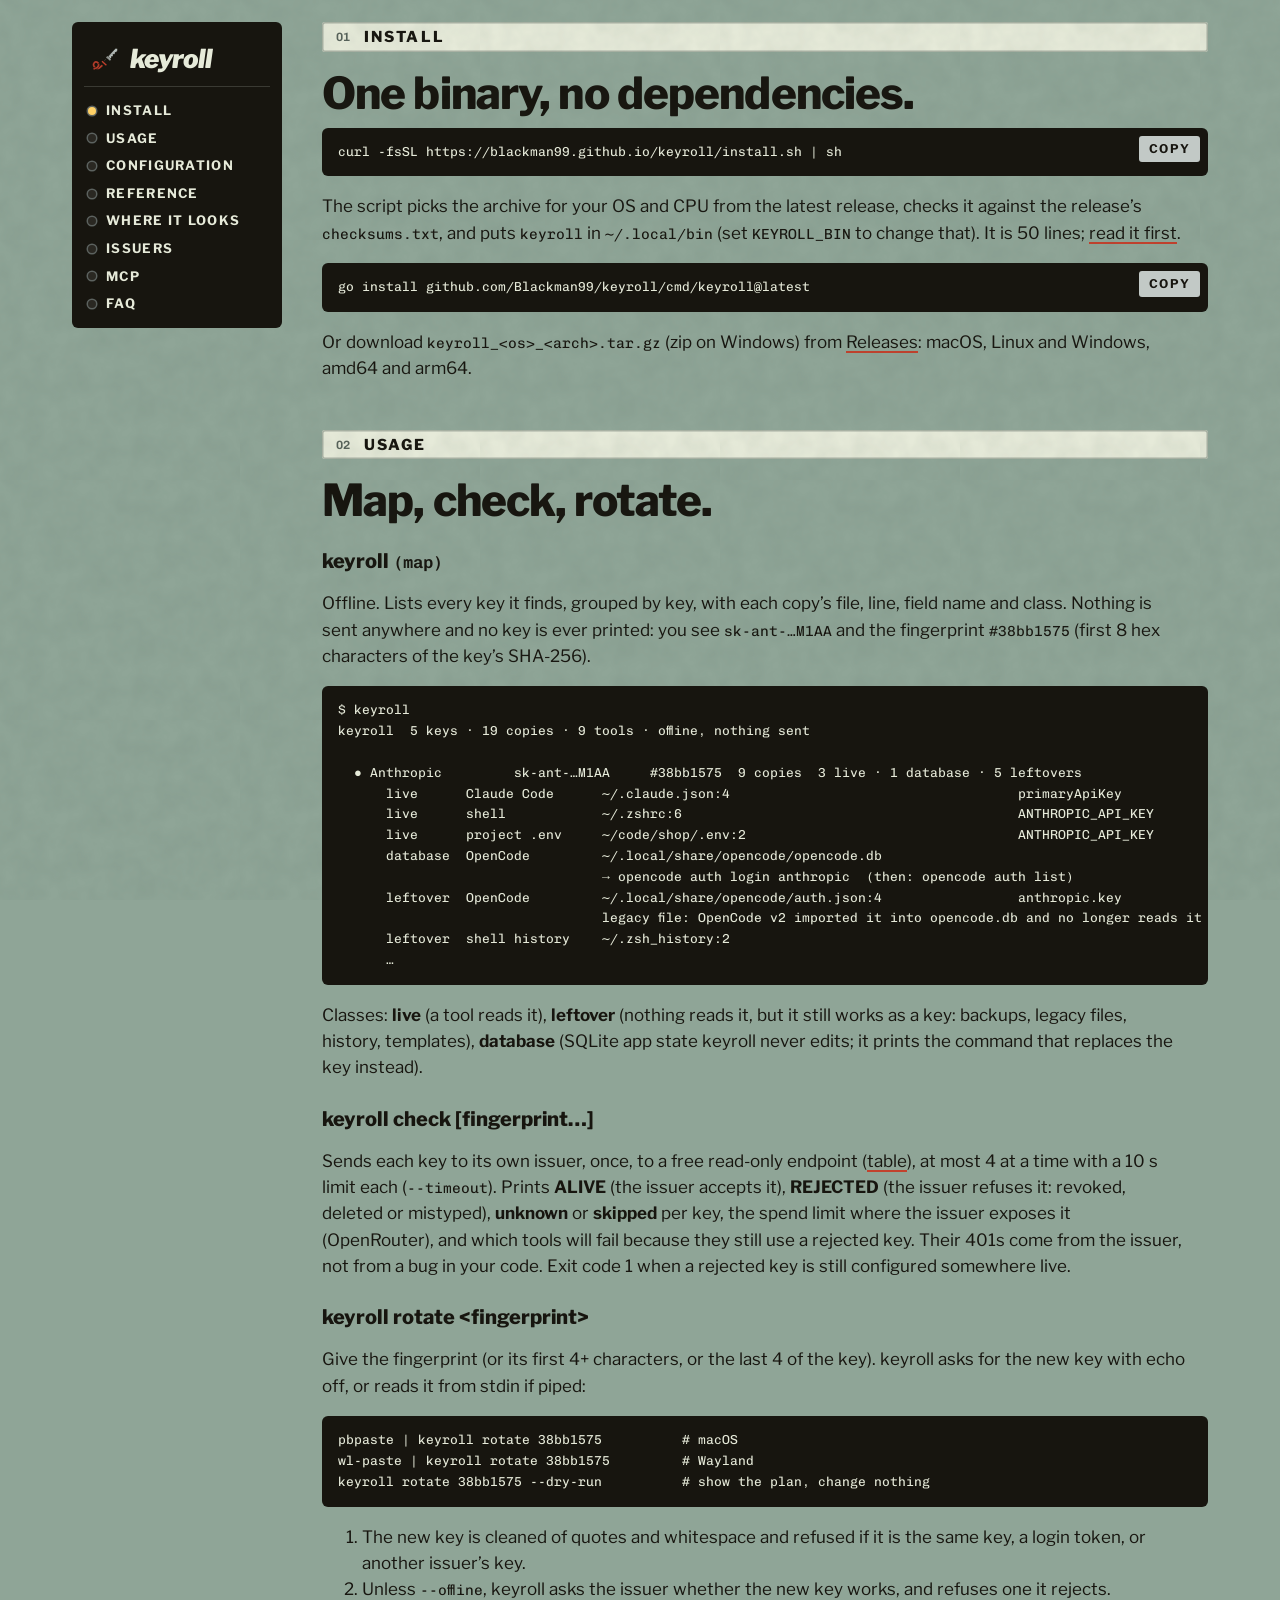
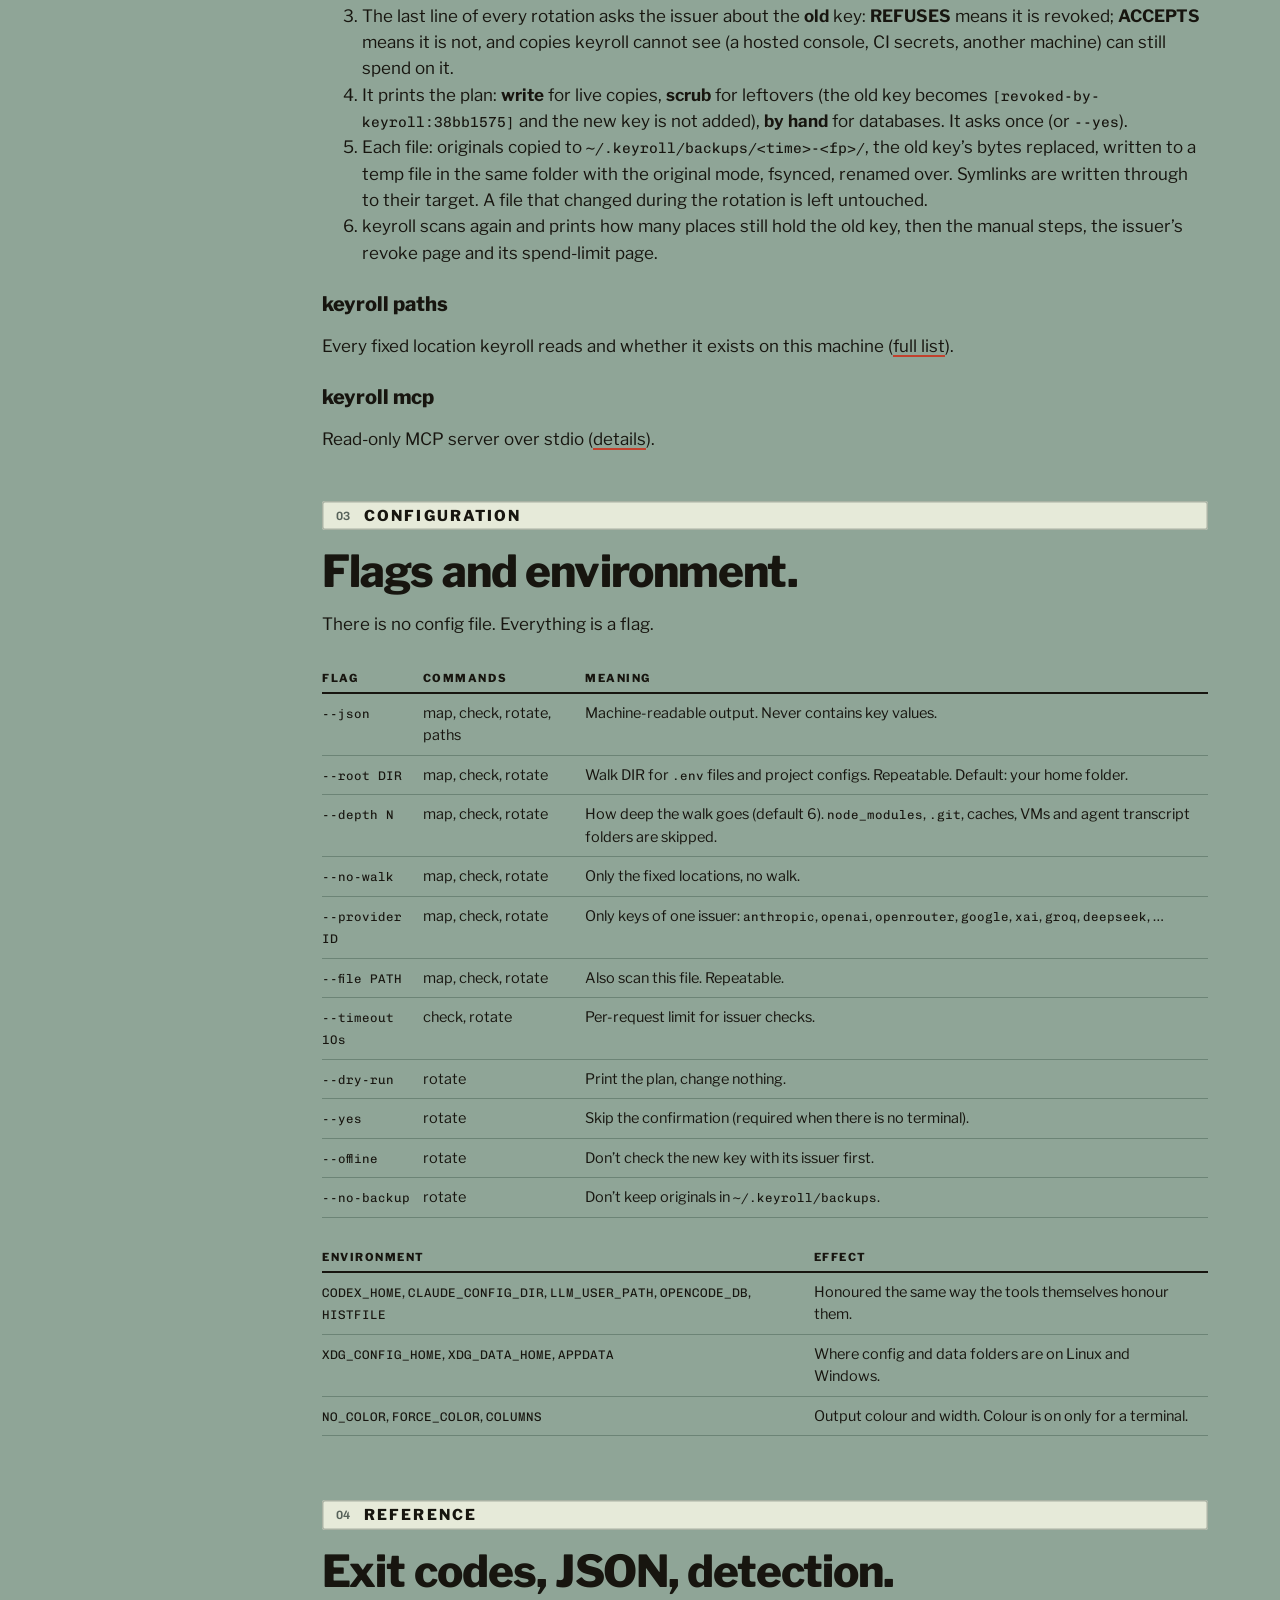
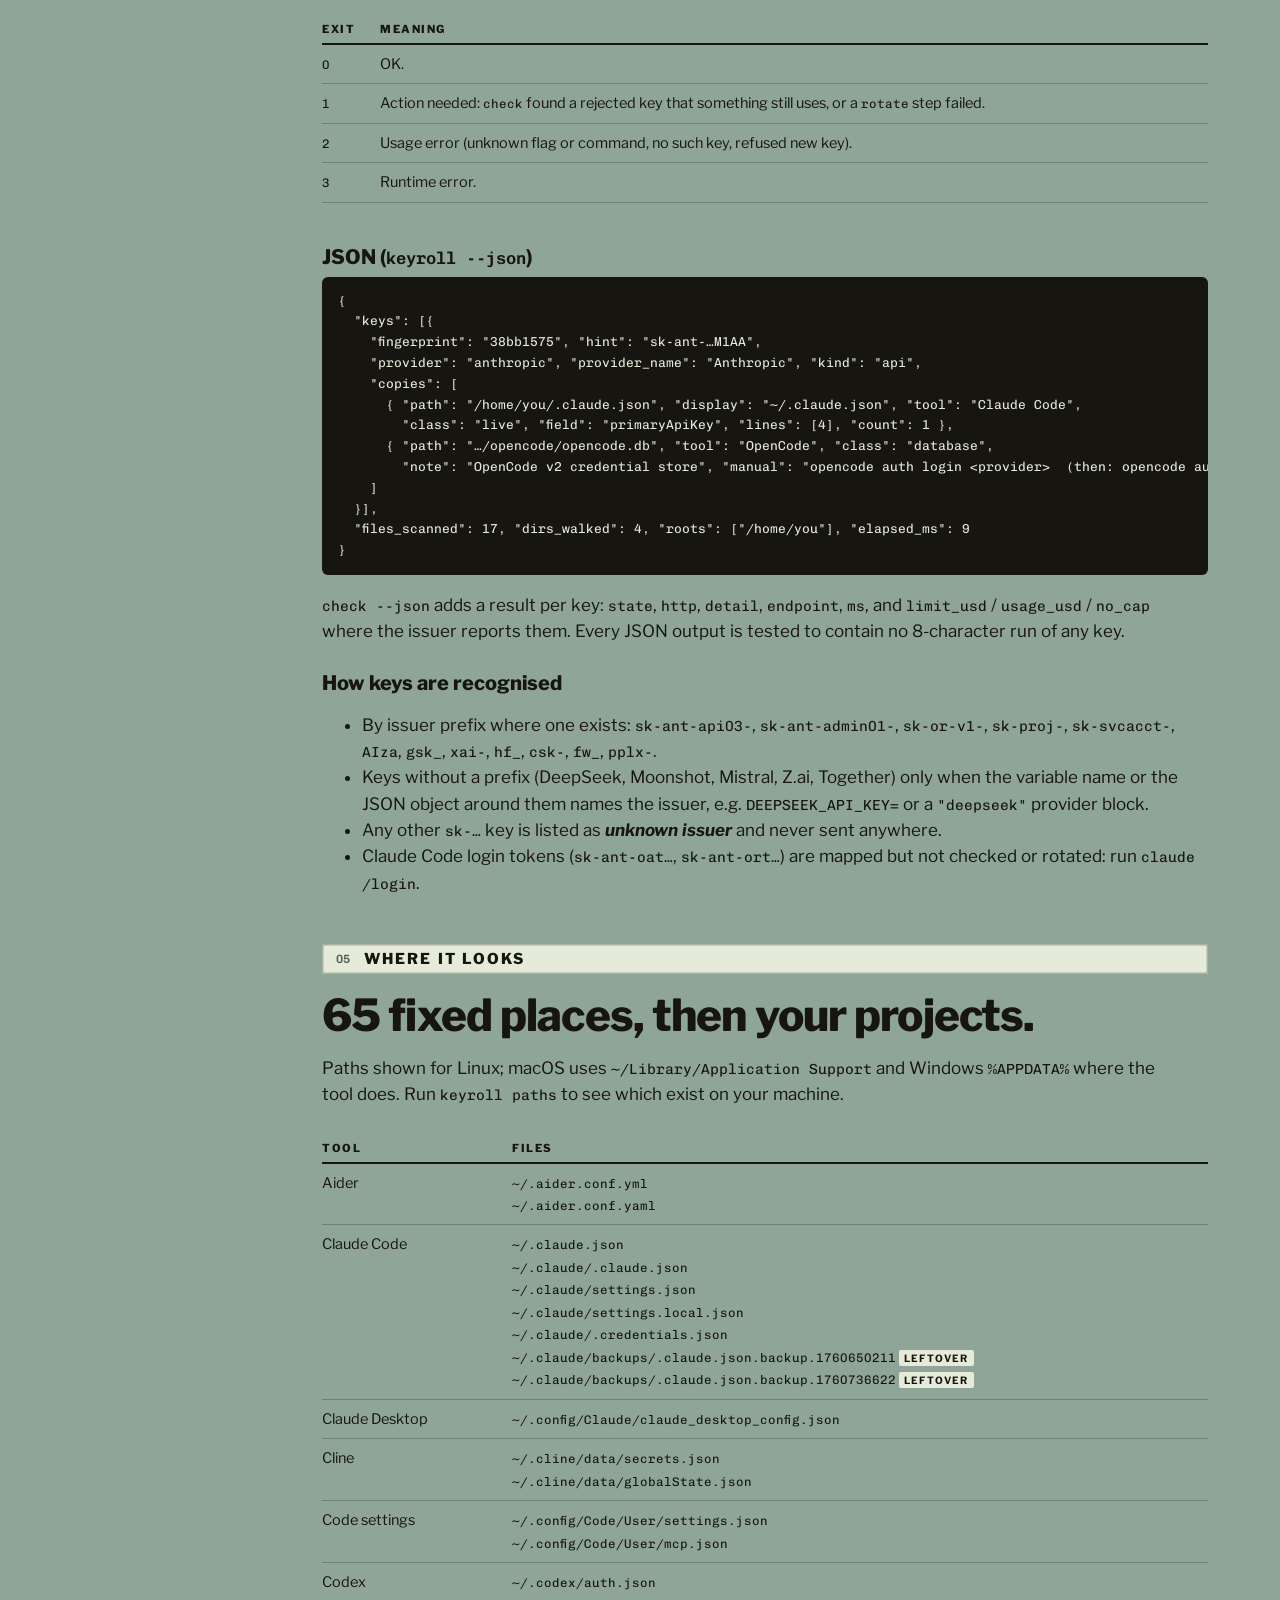
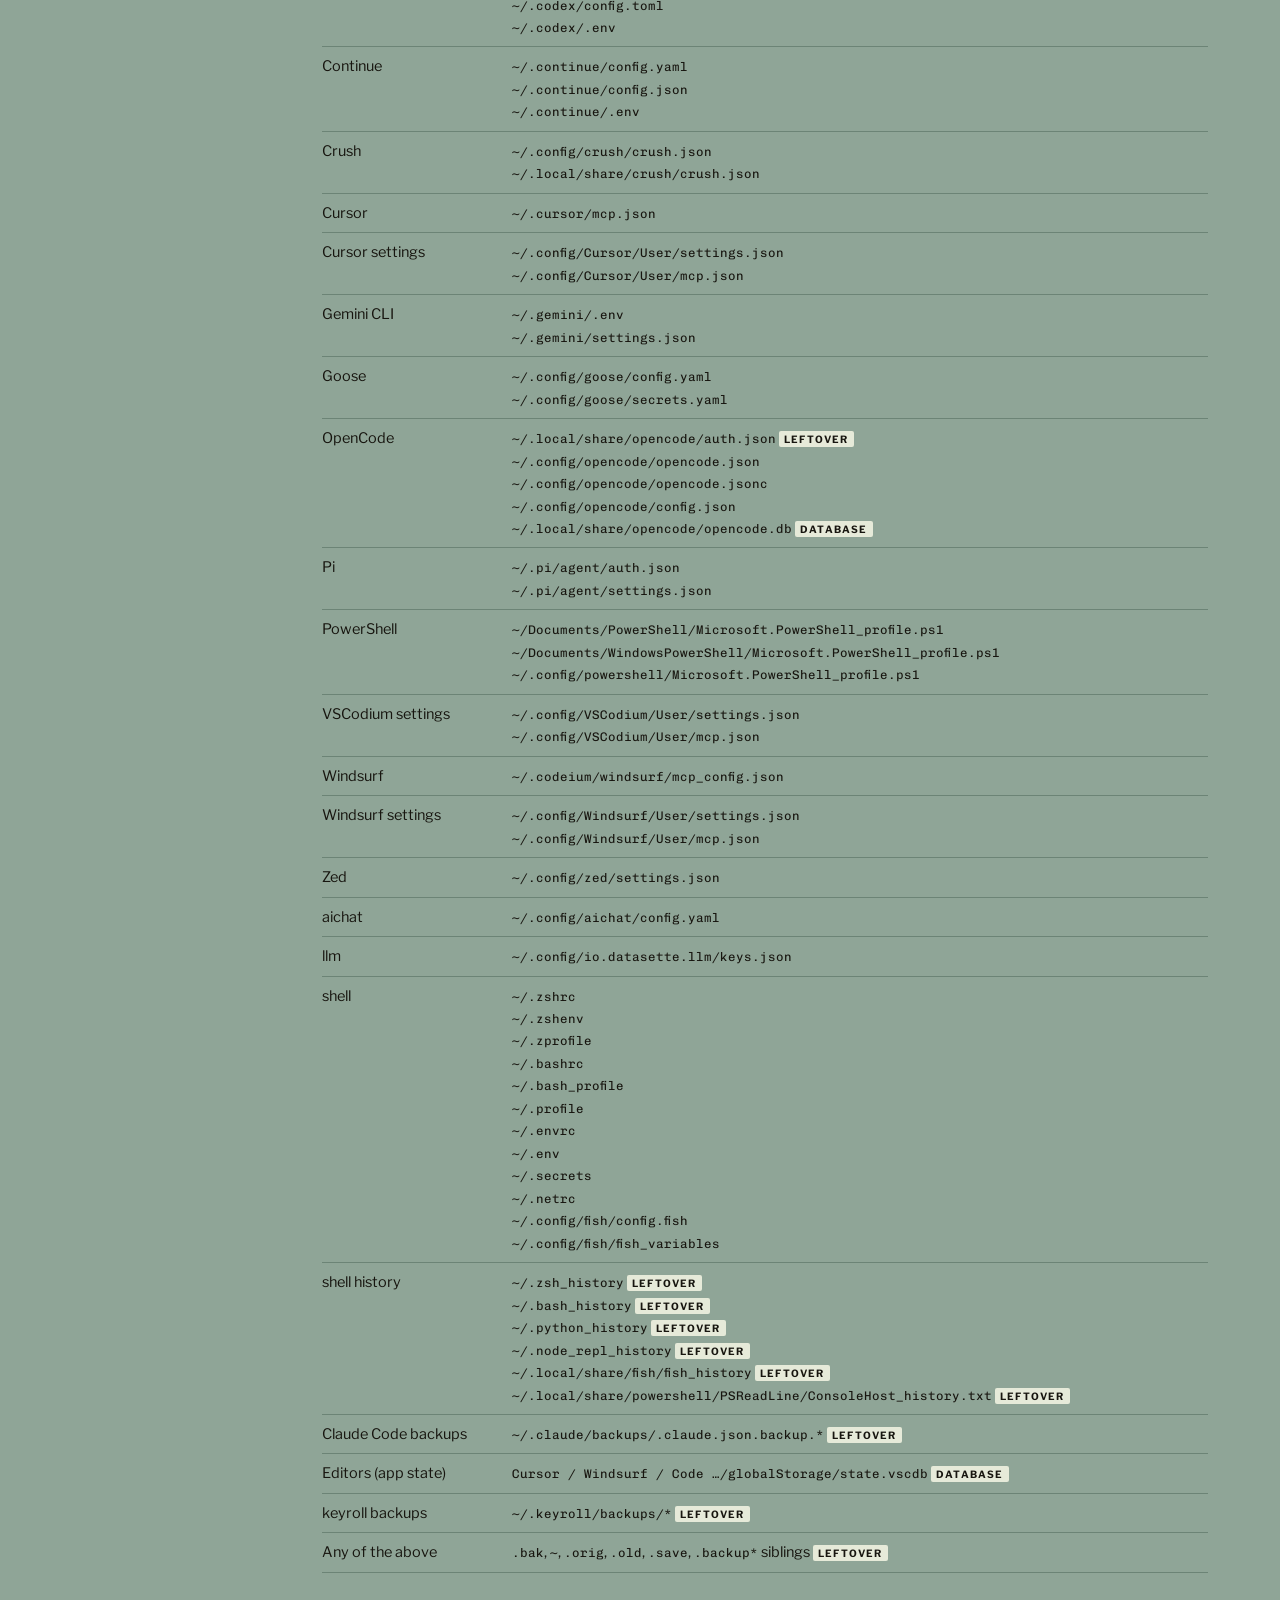
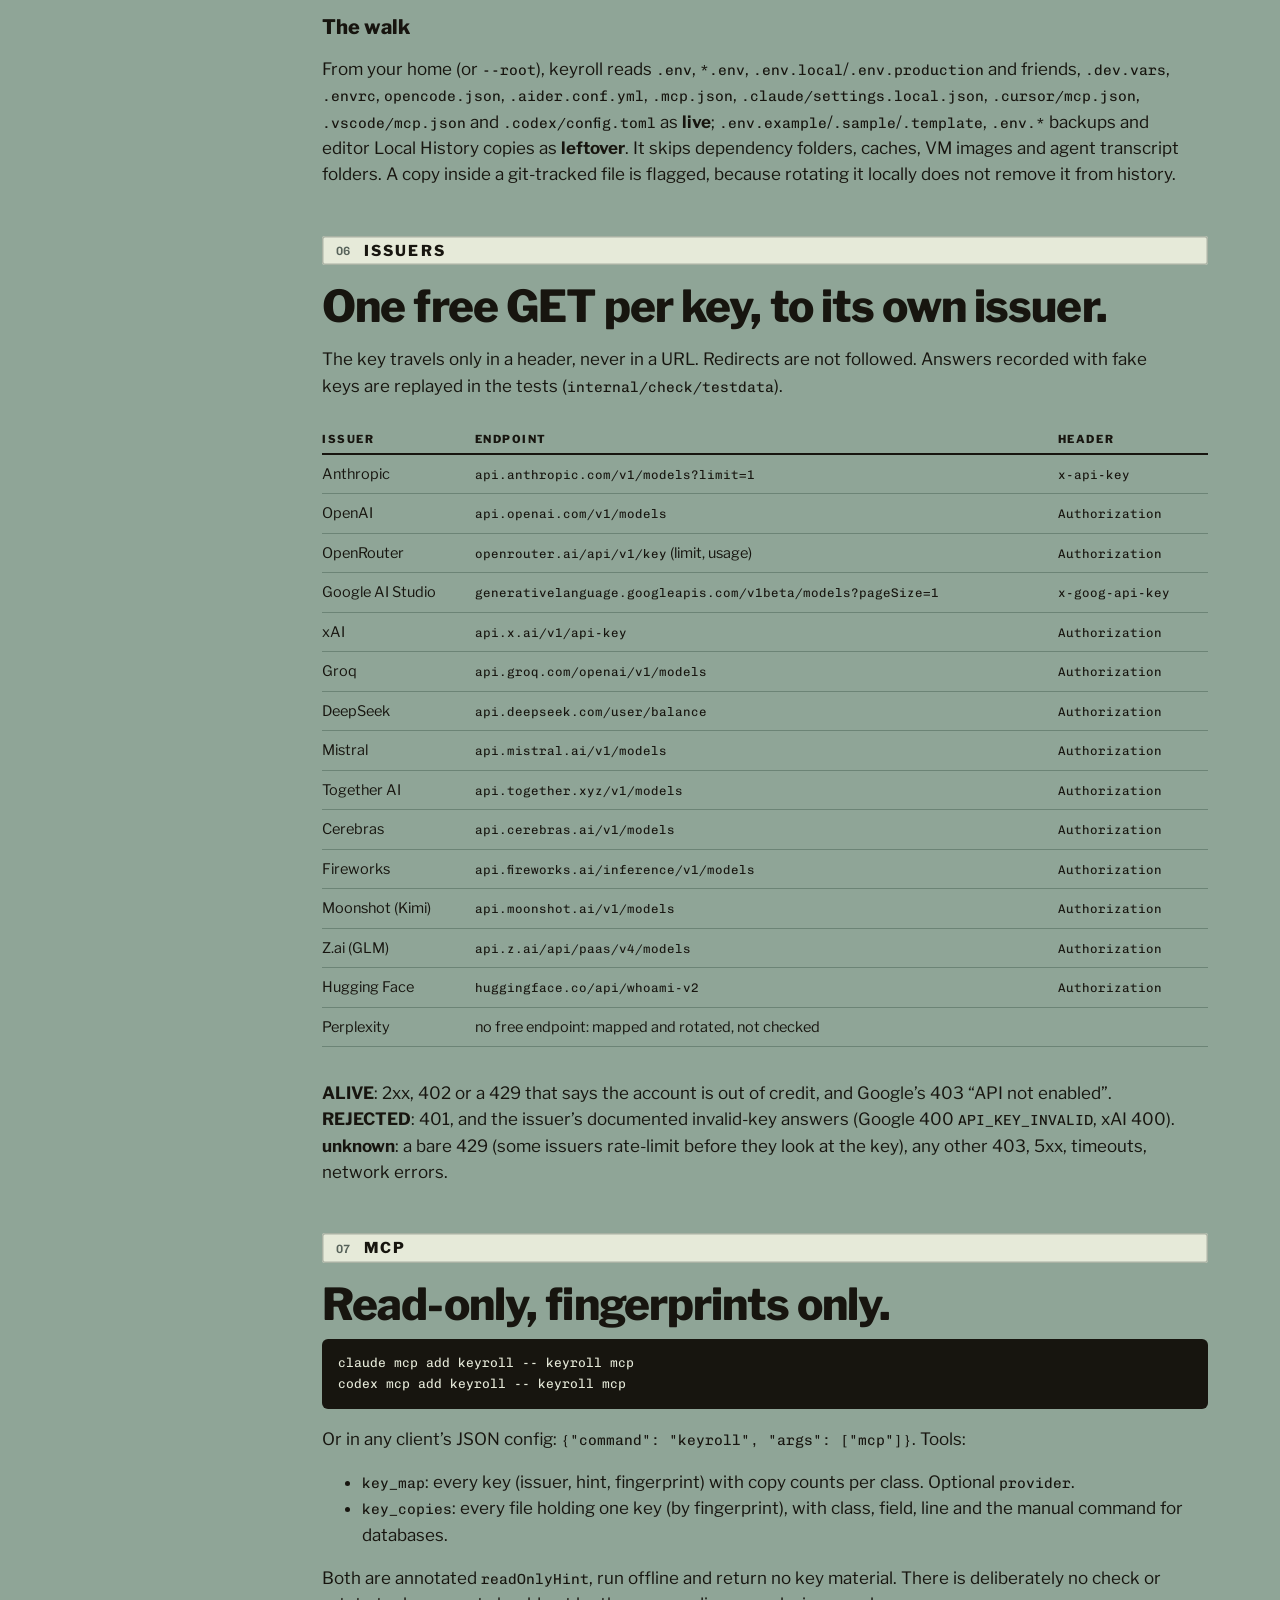
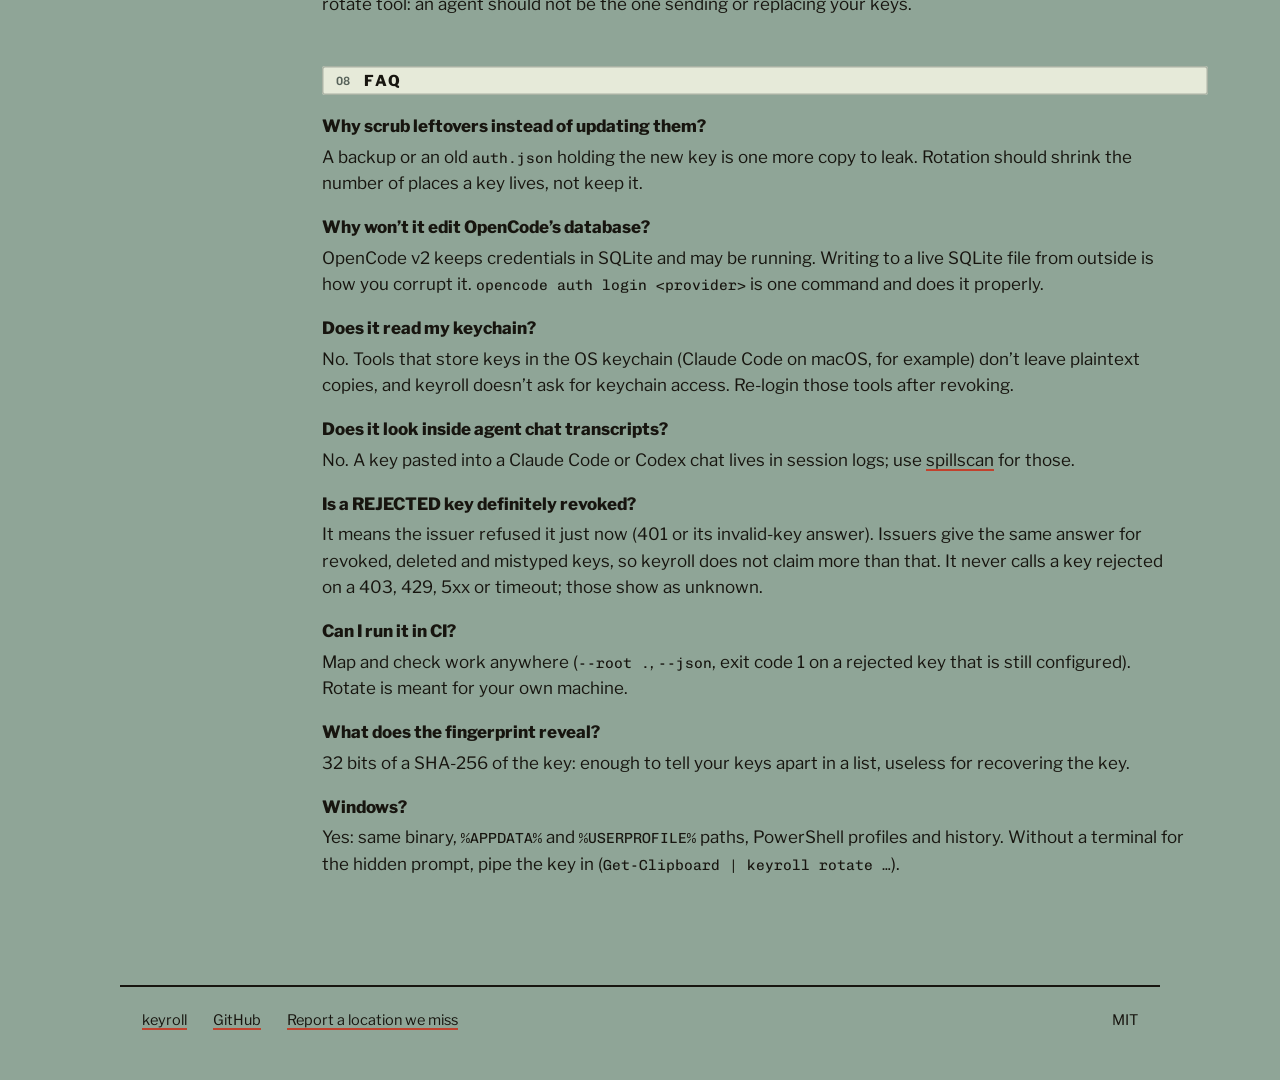
==== site/docs/index.html @ be716b50 "keyroll v0.1.0: map every copy of your AI provider keys, ask the issuer, rotate everywhere" ====
<!doctype html>
<html lang="en">
<head>
<meta charset="utf-8">
<meta name="viewport" content="width=device-width, initial-scale=1">
<title>keyroll docs · install, usage, reference, FAQ</title>
<meta name="description" content="keyroll documentation: install, map / check / rotate, flags and environment, JSON output, every location it reads, issuer endpoints, exit codes, MCP, FAQ.">
<link rel="canonical" href="https://blackman99.github.io/keyroll/docs/">
<link rel="icon" href="../favicon.svg" type="image/svg+xml">
<link rel="icon" href="../logo-512.png" type="image/png" sizes="512x512">
<meta name="theme-color" content="#8fa597">
<meta property="og:type" content="website">
<meta property="og:site_name" content="keyroll">
<meta property="og:url" content="https://blackman99.github.io/keyroll/docs/">
<meta property="og:title" content="keyroll docs">
<meta property="og:description" content="Install, map / check / rotate, flags, JSON output, every location keyroll reads, issuer endpoints, exit codes, MCP and FAQ.">
<meta property="og:image" content="https://blackman99.github.io/keyroll/og.png">
<meta property="og:image:width" content="1200">
<meta property="og:image:height" content="630">
<meta property="og:image:alt" content="A cord switchboard: one red Anthropic key patched into nine jacks labelled with the files that hold a copy of it.">
<meta name="twitter:card" content="summary_large_image">
<meta name="twitter:title" content="keyroll docs">
<meta name="twitter:description" content="Install, map / check / rotate, flags, JSON output, locations, issuer endpoints, exit codes, MCP, FAQ.">
<meta name="twitter:image" content="https://blackman99.github.io/keyroll/og.png">
<link rel="preload" href="../fonts/libre-franklin.woff2" as="font" type="font/woff2" crossorigin>
<link rel="stylesheet" href="../style.css">
<style>
  .docs { max-width: 1180px; margin: 0 auto; padding: 22px 22px 0; display: grid; grid-template-columns: 210px minmax(0, 1fr); gap: 40px; }
  .docs nav { position: sticky; top: 16px; align-self: start; background: var(--bakelite); color: var(--strip); border-radius: 6px; padding: 14px 0 10px; }
  .docs nav a { display: flex; gap: 10px; align-items: center; color: var(--strip); text-decoration: none; padding: 6px 16px; font: 700 13px/1.2 var(--sans); letter-spacing: .1em; text-transform: uppercase; }
  .docs nav a::before { content: ""; width: 8px; height: 8px; border-radius: 50%; background: #2a2822; box-shadow: 0 0 0 1.5px #5c625f; flex: none; }
  .docs nav a:hover::before, .docs nav a.on::before { background: var(--ring); }
  .docs nav .home { margin: 0 12px 10px; padding: 8px 6px 12px; border-bottom: 1px solid #3a3a33; font: italic 900 26px/1 var(--sans); letter-spacing: -.02em; text-transform: none; }
  .docs nav .home img { width: 30px; height: 30px; }
  .docs nav .home::before { display: none; }
  .docs article { min-width: 0; padding-bottom: 30px; }
  .docs h2.big { font: 800 clamp(30px, 4vw, 44px)/1.05 var(--sans); letter-spacing: -.02em; margin: 6px 0 12px; }
  .docs section { margin: 0 0 48px; scroll-margin-top: 16px; }
  .docs h3 { font: 800 20px/1.2 var(--sans); margin: 26px 0 8px; }
  .docs p, .docs li { max-width: 72ch; }
  .docs table.ring code { word-break: break-word; }
  .cl { font: 700 10px/1 var(--sans); letter-spacing: .12em; text-transform: uppercase; background: var(--strip); padding: 2px 5px; border-radius: 2px; }
  dl.faq dt { font-weight: 800; margin: 18px 0 4px; }
  dl.faq dd { margin: 0; max-width: 72ch; }
  @media (max-width: 860px) { .docs { grid-template-columns: minmax(0, 1fr); gap: 18px; } .docs nav { position: static; display: flex; flex-wrap: wrap; padding: 8px; } .docs nav .home { width: 100%; margin: 0 0 6px; } .docs nav a { padding: 6px 10px; } }
</style>
</head>
<body>
<div class="docs">
<nav aria-label="Docs sections">
  <a class="home" href="../"><img src="../logo.svg" alt="" width="30" height="30">keyroll</a>
  <a href="#install">Install</a>
  <a href="#usage">Usage</a>
  <a href="#config">Configuration</a>
  <a href="#reference">Reference</a>
  <a href="#where">Where it looks</a>
  <a href="#issuers">Issuers</a>
  <a href="#mcp">MCP</a>
  <a href="#faq">FAQ</a>
</nav>
<article>
<section id="install">
  <div class="strip"><span class="no">01</span><h2>Install</h2></div>
  <h2 class="big">One binary, no dependencies.</h2>
  <div class="term wrapcmd"><button class="copy" data-copy="i1" type="button">copy</button><span id="i1">curl -fsSL https://blackman99.github.io/keyroll/install.sh | sh</span></div>
  <p>The script picks the archive for your OS and CPU from the latest release, checks it against the release’s <code>checksums.txt</code>, and puts <code>keyroll</code> in <code>~/.local/bin</code> (set <code>KEYROLL_BIN</code> to change that). It is 50 lines; <a href="../install.sh">read it first</a>.</p>
  <div class="term wrapcmd"><button class="copy" data-copy="i2" type="button">copy</button><span id="i2">go install github.com/Blackman99/keyroll/cmd/keyroll@latest</span></div>
  <p>Or download <code>keyroll_&lt;os&gt;_&lt;arch&gt;.tar.gz</code> (zip on Windows) from <a href="https://github.com/Blackman99/keyroll/releases/latest">Releases</a>: macOS, Linux and Windows, amd64 and arm64.</p>
</section>

<section id="usage">
  <div class="strip"><span class="no">02</span><h2>Usage</h2></div>
  <h2 class="big">Map, check, rotate.</h2>
  <h3>keyroll <span class="mono">(map)</span></h3>
  <p>Offline. Lists every key it finds, grouped by key, with each copy’s file, line, field name and class. Nothing is sent anywhere and no key is ever printed: you see <code>sk-ant-…M1AA</code> and the fingerprint <code>#38bb1575</code> (first 8 hex characters of the key’s SHA-256).</p>
  <div class="term">$ keyroll
keyroll  5 keys · 19 copies · 9 tools · offline, nothing sent

  ● Anthropic         sk-ant-…M1AA     #38bb1575  9 copies  3 live · 1 database · 5 leftovers
      live      Claude Code      ~/.claude.json:4                                    primaryApiKey
      live      shell            ~/.zshrc:6                                          ANTHROPIC_API_KEY
      live      project .env     ~/code/shop/.env:2                                  ANTHROPIC_API_KEY
      database  OpenCode         ~/.local/share/opencode/opencode.db
                                 → opencode auth login anthropic  (then: opencode auth list)
      leftover  OpenCode         ~/.local/share/opencode/auth.json:4                 anthropic.key
                                 legacy file: OpenCode v2 imported it into opencode.db and no longer reads it
      leftover  shell history    ~/.zsh_history:2
      …</div>
  <p>Classes: <b>live</b> (a tool reads it), <b>leftover</b> (nothing reads it, but it still works as a key: backups, legacy files, history, templates), <b>database</b> (SQLite app state keyroll never edits; it prints the command that replaces the key instead).</p>

  <h3>keyroll check [fingerprint…]</h3>
  <p>Sends each key to its own issuer, once, to a free read-only endpoint (<a href="#issuers">table</a>), at most 4 at a time with a 10 s limit each (<code>--timeout</code>). Prints <b>ALIVE</b> (the issuer accepts it), <b>REJECTED</b> (the issuer refuses it: revoked, deleted or mistyped), <b>unknown</b> or <b>skipped</b> per key, the spend limit where the issuer exposes it (OpenRouter), and which tools will fail because they still use a rejected key. Their 401s come from the issuer, not from a bug in your code. Exit code 1 when a rejected key is still configured somewhere live.</p>

  <h3>keyroll rotate &lt;fingerprint&gt;</h3>
  <p>Give the fingerprint (or its first 4+ characters, or the last 4 of the key). keyroll asks for the new key with echo off, or reads it from stdin if piped:</p>
  <div class="term">pbpaste | keyroll rotate 38bb1575          # macOS
wl-paste | keyroll rotate 38bb1575         # Wayland
keyroll rotate 38bb1575 --dry-run          # show the plan, change nothing</div>
  <ol>
    <li>The new key is cleaned of quotes and whitespace and refused if it is the same key, a login token, or another issuer’s key.</li>
    <li>Unless <code>--offline</code>, keyroll asks the issuer whether the new key works, and refuses one it rejects.</li>
    <li>The last line of every rotation asks the issuer about the <b>old</b> key: <b>REFUSES</b> means it is revoked; <b>ACCEPTS</b> means it is not, and copies keyroll cannot see (a hosted console, CI secrets, another machine) can still spend on it.</li>
    <li>It prints the plan: <b>write</b> for live copies, <b>scrub</b> for leftovers (the old key becomes <code>[revoked-by-keyroll:38bb1575]</code> and the new key is not added), <b>by hand</b> for databases. It asks once (or <code>--yes</code>).</li>
    <li>Each file: originals copied to <code>~/.keyroll/backups/&lt;time&gt;-&lt;fp&gt;/</code>, the old key’s bytes replaced, written to a temp file in the same folder with the original mode, fsynced, renamed over. Symlinks are written through to their target. A file that changed during the rotation is left untouched.</li>
    <li>keyroll scans again and prints how many places still hold the old key, then the manual steps, the issuer’s revoke page and its spend-limit page.</li>
  </ol>

  <h3>keyroll paths</h3>
  <p>Every fixed location keyroll reads and whether it exists on this machine (<a href="#where">full list</a>).</p>
  <h3>keyroll mcp</h3>
  <p>Read-only MCP server over stdio (<a href="#mcp">details</a>).</p>
</section>

<section id="config">
  <div class="strip"><span class="no">03</span><h2>Configuration</h2></div>
  <h2 class="big">Flags and environment.</h2>
  <p>There is no config file. Everything is a flag.</p>
  <div class="tablewrap"><table class="ring">
    <thead><tr><th>Flag</th><th>Commands</th><th>Meaning</th></tr></thead>
    <tbody>
      <tr><td><code>--json</code></td><td>map, check, rotate, paths</td><td>Machine-readable output. Never contains key values.</td></tr>
      <tr><td><code>--root DIR</code></td><td>map, check, rotate</td><td>Walk DIR for <code>.env</code> files and project configs. Repeatable. Default: your home folder.</td></tr>
      <tr><td><code>--depth N</code></td><td>map, check, rotate</td><td>How deep the walk goes (default 6). <code>node_modules</code>, <code>.git</code>, caches, VMs and agent transcript folders are skipped.</td></tr>
      <tr><td><code>--no-walk</code></td><td>map, check, rotate</td><td>Only the fixed locations, no walk.</td></tr>
      <tr><td><code>--provider ID</code></td><td>map, check, rotate</td><td>Only keys of one issuer: <code>anthropic</code>, <code>openai</code>, <code>openrouter</code>, <code>google</code>, <code>xai</code>, <code>groq</code>, <code>deepseek</code>, …</td></tr>
      <tr><td><code>--file PATH</code></td><td>map, check, rotate</td><td>Also scan this file. Repeatable.</td></tr>
      <tr><td><code>--timeout 10s</code></td><td>check, rotate</td><td>Per-request limit for issuer checks.</td></tr>
      <tr><td><code>--dry-run</code></td><td>rotate</td><td>Print the plan, change nothing.</td></tr>
      <tr><td><code>--yes</code></td><td>rotate</td><td>Skip the confirmation (required when there is no terminal).</td></tr>
      <tr><td><code>--offline</code></td><td>rotate</td><td>Don’t check the new key with its issuer first.</td></tr>
      <tr><td><code>--no-backup</code></td><td>rotate</td><td>Don’t keep originals in <code>~/.keyroll/backups</code>.</td></tr>
    </tbody>
  </table></div>
  <div class="tablewrap"><table class="ring">
    <thead><tr><th>Environment</th><th>Effect</th></tr></thead>
    <tbody>
      <tr><td><code>CODEX_HOME</code>, <code>CLAUDE_CONFIG_DIR</code>, <code>LLM_USER_PATH</code>, <code>OPENCODE_DB</code>, <code>HISTFILE</code></td><td>Honoured the same way the tools themselves honour them.</td></tr>
      <tr><td><code>XDG_CONFIG_HOME</code>, <code>XDG_DATA_HOME</code>, <code>APPDATA</code></td><td>Where config and data folders are on Linux and Windows.</td></tr>
      <tr><td><code>NO_COLOR</code>, <code>FORCE_COLOR</code>, <code>COLUMNS</code></td><td>Output colour and width. Colour is on only for a terminal.</td></tr>
    </tbody>
  </table></div>
</section>

<section id="reference">
  <div class="strip"><span class="no">04</span><h2>Reference</h2></div>
  <h2 class="big">Exit codes, JSON, detection.</h2>
  <div class="tablewrap"><table class="ring">
    <thead><tr><th>Exit</th><th>Meaning</th></tr></thead>
    <tbody>
      <tr><td><code>0</code></td><td>OK.</td></tr>
      <tr><td><code>1</code></td><td>Action needed: <code>check</code> found a rejected key that something still uses, or a <code>rotate</code> step failed.</td></tr>
      <tr><td><code>2</code></td><td>Usage error (unknown flag or command, no such key, refused new key).</td></tr>
      <tr><td><code>3</code></td><td>Runtime error.</td></tr>
    </tbody>
  </table></div>
  <h3>JSON (<code>keyroll --json</code>)</h3>
  <div class="term">{
  "keys": [{
    "fingerprint": "38bb1575", "hint": "sk-ant-…M1AA",
    "provider": "anthropic", "provider_name": "Anthropic", "kind": "api",
    "copies": [
      { "path": "/home/you/.claude.json", "display": "~/.claude.json", "tool": "Claude Code",
        "class": "live", "field": "primaryApiKey", "lines": [4], "count": 1 },
      { "path": "…/opencode/opencode.db", "tool": "OpenCode", "class": "database",
        "note": "OpenCode v2 credential store", "manual": "opencode auth login &lt;provider&gt;  (then: opencode auth list)" }
    ]
  }],
  "files_scanned": 17, "dirs_walked": 4, "roots": ["/home/you"], "elapsed_ms": 9
}</div>
  <p><code>check --json</code> adds a result per key: <code>state</code>, <code>http</code>, <code>detail</code>, <code>endpoint</code>, <code>ms</code>, and <code>limit_usd</code> / <code>usage_usd</code> / <code>no_cap</code> where the issuer reports them. Every JSON output is tested to contain no 8-character run of any key.</p>
  <h3>How keys are recognised</h3>
  <ul>
    <li>By issuer prefix where one exists: <code>sk-ant-api03-</code>, <code>sk-ant-admin01-</code>, <code>sk-or-v1-</code>, <code>sk-proj-</code>, <code>sk-svcacct-</code>, <code>AIza</code>, <code>gsk_</code>, <code>xai-</code>, <code>hf_</code>, <code>csk-</code>, <code>fw_</code>, <code>pplx-</code>.</li>
    <li>Keys without a prefix (DeepSeek, Moonshot, Mistral, Z.ai, Together) only when the variable name or the JSON object around them names the issuer, e.g. <code>DEEPSEEK_API_KEY=</code> or a <code>"deepseek"</code> provider block.</li>
    <li>Any other <code>sk-…</code> key is listed as <em>unknown issuer</em> and never sent anywhere.</li>
    <li>Claude Code login tokens (<code>sk-ant-oat…</code>, <code>sk-ant-ort…</code>) are mapped but not checked or rotated: run <code>claude /login</code>.</li>
  </ul>
</section>

<section id="where">
  <div class="strip"><span class="no">05</span><h2>Where it looks</h2></div>
  <h2 class="big">65 fixed places, then your projects.</h2>
  <p>Paths shown for Linux; macOS uses <code>~/Library/Application Support</code> and Windows <code>%APPDATA%</code> where the tool does. Run <code>keyroll paths</code> to see which exist on your machine.</p>
  <div class="tablewrap"><table class="ring">
    <thead><tr><th>Tool</th><th>Files</th></tr></thead>
    <tbody>
<tr><td>Aider</td><td><code>~/.aider.conf.yml</code><br><code>~/.aider.conf.yaml</code></td></tr>
<tr><td>Claude Code</td><td><code>~/.claude.json</code><br><code>~/.claude/.claude.json</code><br><code>~/.claude/settings.json</code><br><code>~/.claude/settings.local.json</code><br><code>~/.claude/.credentials.json</code><br><code>~/.claude/backups/.claude.json.backup.1760650211</code> <span class="cl">leftover</span><br><code>~/.claude/backups/.claude.json.backup.1760736622</code> <span class="cl">leftover</span></td></tr>
<tr><td>Claude Desktop</td><td><code>~/.config/Claude/claude_desktop_config.json</code></td></tr>
<tr><td>Cline</td><td><code>~/.cline/data/secrets.json</code><br><code>~/.cline/data/globalState.json</code></td></tr>
<tr><td>Code settings</td><td><code>~/.config/Code/User/settings.json</code><br><code>~/.config/Code/User/mcp.json</code></td></tr>
<tr><td>Codex</td><td><code>~/.codex/auth.json</code><br><code>~/.codex/config.toml</code><br><code>~/.codex/.env</code></td></tr>
<tr><td>Continue</td><td><code>~/.continue/config.yaml</code><br><code>~/.continue/config.json</code><br><code>~/.continue/.env</code></td></tr>
<tr><td>Crush</td><td><code>~/.config/crush/crush.json</code><br><code>~/.local/share/crush/crush.json</code></td></tr>
<tr><td>Cursor</td><td><code>~/.cursor/mcp.json</code></td></tr>
<tr><td>Cursor settings</td><td><code>~/.config/Cursor/User/settings.json</code><br><code>~/.config/Cursor/User/mcp.json</code></td></tr>
<tr><td>Gemini CLI</td><td><code>~/.gemini/.env</code><br><code>~/.gemini/settings.json</code></td></tr>
<tr><td>Goose</td><td><code>~/.config/goose/config.yaml</code><br><code>~/.config/goose/secrets.yaml</code></td></tr>
<tr><td>OpenCode</td><td><code>~/.local/share/opencode/auth.json</code> <span class="cl">leftover</span><br><code>~/.config/opencode/opencode.json</code><br><code>~/.config/opencode/opencode.jsonc</code><br><code>~/.config/opencode/config.json</code><br><code>~/.local/share/opencode/opencode.db</code> <span class="cl">database</span></td></tr>
<tr><td>Pi</td><td><code>~/.pi/agent/auth.json</code><br><code>~/.pi/agent/settings.json</code></td></tr>
<tr><td>PowerShell</td><td><code>~/Documents/PowerShell/Microsoft.PowerShell_profile.ps1</code><br><code>~/Documents/WindowsPowerShell/Microsoft.PowerShell_profile.ps1</code><br><code>~/.config/powershell/Microsoft.PowerShell_profile.ps1</code></td></tr>
<tr><td>VSCodium settings</td><td><code>~/.config/VSCodium/User/settings.json</code><br><code>~/.config/VSCodium/User/mcp.json</code></td></tr>
<tr><td>Windsurf</td><td><code>~/.codeium/windsurf/mcp_config.json</code></td></tr>
<tr><td>Windsurf settings</td><td><code>~/.config/Windsurf/User/settings.json</code><br><code>~/.config/Windsurf/User/mcp.json</code></td></tr>
<tr><td>Zed</td><td><code>~/.config/zed/settings.json</code></td></tr>
<tr><td>aichat</td><td><code>~/.config/aichat/config.yaml</code></td></tr>
<tr><td>llm</td><td><code>~/.config/io.datasette.llm/keys.json</code></td></tr>
<tr><td>shell</td><td><code>~/.zshrc</code><br><code>~/.zshenv</code><br><code>~/.zprofile</code><br><code>~/.bashrc</code><br><code>~/.bash_profile</code><br><code>~/.profile</code><br><code>~/.envrc</code><br><code>~/.env</code><br><code>~/.secrets</code><br><code>~/.netrc</code><br><code>~/.config/fish/config.fish</code><br><code>~/.config/fish/fish_variables</code></td></tr>
<tr><td>shell history</td><td><code>~/.zsh_history</code> <span class="cl">leftover</span><br><code>~/.bash_history</code> <span class="cl">leftover</span><br><code>~/.python_history</code> <span class="cl">leftover</span><br><code>~/.node_repl_history</code> <span class="cl">leftover</span><br><code>~/.local/share/fish/fish_history</code> <span class="cl">leftover</span><br><code>~/.local/share/powershell/PSReadLine/ConsoleHost_history.txt</code> <span class="cl">leftover</span></td></tr>
      <tr><td>Claude Code backups</td><td><code>~/.claude/backups/.claude.json.backup.*</code> <span class="cl">leftover</span></td></tr>
      <tr><td>Editors (app state)</td><td><code>Cursor / Windsurf / Code …/globalStorage/state.vscdb</code> <span class="cl">database</span></td></tr>
      <tr><td>keyroll backups</td><td><code>~/.keyroll/backups/*</code> <span class="cl">leftover</span></td></tr>
      <tr><td>Any of the above</td><td><code>.bak</code>, <code>~</code>, <code>.orig</code>, <code>.old</code>, <code>.save</code>, <code>.backup*</code> siblings <span class="cl">leftover</span></td></tr>
    </tbody>
  </table></div>
  <h3>The walk</h3>
  <p>From your home (or <code>--root</code>), keyroll reads <code>.env</code>, <code>*.env</code>, <code>.env.local</code>/<code>.env.production</code> and friends, <code>.dev.vars</code>, <code>.envrc</code>, <code>opencode.json</code>, <code>.aider.conf.yml</code>, <code>.mcp.json</code>, <code>.claude/settings.local.json</code>, <code>.cursor/mcp.json</code>, <code>.vscode/mcp.json</code> and <code>.codex/config.toml</code> as <b>live</b>; <code>.env.example</code>/<code>.sample</code>/<code>.template</code>, <code>.env.*</code> backups and editor Local History copies as <b>leftover</b>. It skips dependency folders, caches, VM images and agent transcript folders. A copy inside a git-tracked file is flagged, because rotating it locally does not remove it from history.</p>
</section>

<section id="issuers">
  <div class="strip"><span class="no">06</span><h2>Issuers</h2></div>
  <h2 class="big">One free GET per key, to its own issuer.</h2>
  <p>The key travels only in a header, never in a URL. Redirects are not followed. Answers recorded with fake keys are replayed in the tests (<code>internal/check/testdata</code>).</p>
  <div class="tablewrap"><table class="ring">
    <thead><tr><th>Issuer</th><th>Endpoint</th><th>Header</th></tr></thead>
    <tbody>
      <tr><td>Anthropic</td><td><code>api.anthropic.com/v1/models?limit=1</code></td><td><code>x-api-key</code></td></tr>
      <tr><td>OpenAI</td><td><code>api.openai.com/v1/models</code></td><td><code>Authorization</code></td></tr>
      <tr><td>OpenRouter</td><td><code>openrouter.ai/api/v1/key</code> (limit, usage)</td><td><code>Authorization</code></td></tr>
      <tr><td>Google AI Studio</td><td><code>generativelanguage.googleapis.com/v1beta/models?pageSize=1</code></td><td><code>x-goog-api-key</code></td></tr>
      <tr><td>xAI</td><td><code>api.x.ai/v1/api-key</code></td><td><code>Authorization</code></td></tr>
      <tr><td>Groq</td><td><code>api.groq.com/openai/v1/models</code></td><td><code>Authorization</code></td></tr>
      <tr><td>DeepSeek</td><td><code>api.deepseek.com/user/balance</code></td><td><code>Authorization</code></td></tr>
      <tr><td>Mistral</td><td><code>api.mistral.ai/v1/models</code></td><td><code>Authorization</code></td></tr>
      <tr><td>Together AI</td><td><code>api.together.xyz/v1/models</code></td><td><code>Authorization</code></td></tr>
      <tr><td>Cerebras</td><td><code>api.cerebras.ai/v1/models</code></td><td><code>Authorization</code></td></tr>
      <tr><td>Fireworks</td><td><code>api.fireworks.ai/inference/v1/models</code></td><td><code>Authorization</code></td></tr>
      <tr><td>Moonshot (Kimi)</td><td><code>api.moonshot.ai/v1/models</code></td><td><code>Authorization</code></td></tr>
      <tr><td>Z.ai (GLM)</td><td><code>api.z.ai/api/paas/v4/models</code></td><td><code>Authorization</code></td></tr>
      <tr><td>Hugging Face</td><td><code>huggingface.co/api/whoami-v2</code></td><td><code>Authorization</code></td></tr>
      <tr><td>Perplexity</td><td>no free endpoint: mapped and rotated, not checked</td><td></td></tr>
    </tbody>
  </table></div>
  <p><b>ALIVE</b>: 2xx, 402 or a 429 that says the account is out of credit, and Google’s 403 “API not enabled”. <b>REJECTED</b>: 401, and the issuer’s documented invalid-key answers (Google 400 <code>API_KEY_INVALID</code>, xAI 400). <b>unknown</b>: a bare 429 (some issuers rate-limit before they look at the key), any other 403, 5xx, timeouts, network errors.</p>
</section>

<section id="mcp">
  <div class="strip"><span class="no">07</span><h2>MCP</h2></div>
  <h2 class="big">Read-only, fingerprints only.</h2>
  <div class="term">claude mcp add keyroll -- keyroll mcp
codex mcp add keyroll -- keyroll mcp</div>
  <p>Or in any client’s JSON config: <code>{"command": "keyroll", "args": ["mcp"]}</code>. Tools:</p>
  <ul>
    <li><code>key_map</code>: every key (issuer, hint, fingerprint) with copy counts per class. Optional <code>provider</code>.</li>
    <li><code>key_copies</code>: every file holding one key (by fingerprint), with class, field, line and the manual command for databases.</li>
  </ul>
  <p>Both are annotated <code>readOnlyHint</code>, run offline and return no key material. There is deliberately no check or rotate tool: an agent should not be the one sending or replacing your keys.</p>
</section>

<section id="faq">
  <div class="strip"><span class="no">08</span><h2>FAQ</h2></div>
  <dl class="faq">
    <dt>Why scrub leftovers instead of updating them?</dt>
    <dd>A backup or an old <code>auth.json</code> holding the new key is one more copy to leak. Rotation should shrink the number of places a key lives, not keep it.</dd>
    <dt>Why won’t it edit OpenCode’s database?</dt>
    <dd>OpenCode v2 keeps credentials in SQLite and may be running. Writing to a live SQLite file from outside is how you corrupt it. <code>opencode auth login &lt;provider&gt;</code> is one command and does it properly.</dd>
    <dt>Does it read my keychain?</dt>
    <dd>No. Tools that store keys in the OS keychain (Claude Code on macOS, for example) don’t leave plaintext copies, and keyroll doesn’t ask for keychain access. Re-login those tools after revoking.</dd>
    <dt>Does it look inside agent chat transcripts?</dt>
    <dd>No. A key pasted into a Claude Code or Codex chat lives in session logs; use <a href="https://github.com/Blackman99/spillscan">spillscan</a> for those.</dd>
    <dt>Is a REJECTED key definitely revoked?</dt>
    <dd>It means the issuer refused it just now (401 or its invalid-key answer). Issuers give the same answer for revoked, deleted and mistyped keys, so keyroll does not claim more than that. It never calls a key rejected on a 403, 429, 5xx or timeout; those show as unknown.</dd>
    <dt>Can I run it in CI?</dt>
    <dd>Map and check work anywhere (<code>--root .</code>, <code>--json</code>, exit code 1 on a rejected key that is still configured). Rotate is meant for your own machine.</dd>
    <dt>What does the fingerprint reveal?</dt>
    <dd>32 bits of a SHA-256 of the key: enough to tell your keys apart in a list, useless for recovering the key.</dd>
    <dt>Windows?</dt>
    <dd>Yes: same binary, <code>%APPDATA%</code> and <code>%USERPROFILE%</code> paths, PowerShell profiles and history. Without a terminal for the hidden prompt, pipe the key in (<code>Get-Clipboard | keyroll rotate …</code>).</dd>
  </dl>
</section>
</article>
</div>
<footer>
  <a href="../">keyroll</a>
  <a href="https://github.com/Blackman99/keyroll">GitHub</a>
  <a href="https://github.com/Blackman99/keyroll/issues/new/choose">Report a location we miss</a>
  <span class="sp"></span><span>MIT</span>
</footer>
<script>
document.querySelectorAll("[data-copy]").forEach(b => b.addEventListener("click", async () => {
  try { await navigator.clipboard.writeText(document.getElementById(b.dataset.copy).textContent); b.textContent = "copied"; b.classList.add("ok"); } catch { b.textContent = "select"; }
  setTimeout(() => { b.textContent = "copy"; b.classList.remove("ok"); }, 1600);
}));
const links = [...document.querySelectorAll(".docs nav a[href^='#']")];
const io = new IntersectionObserver(es => es.forEach(e => { if (e.isIntersecting) links.forEach(a => a.classList.toggle("on", a.getAttribute("href") === "#" + e.target.id)); }), { rootMargin: "-20% 0px -70% 0px" });
document.querySelectorAll(".docs section").forEach(s => io.observe(s));
</script>
</body>
</html>
---- site/style.css ----
/* keyroll — 1950s cord switchboard. See DESIGN.md. */
@font-face { font-family: "Libre Franklin"; src: url("fonts/libre-franklin.woff2") format("woff2"); font-weight: 300 900; font-style: normal; font-display: swap; }
@font-face { font-family: "Libre Franklin"; src: url("fonts/libre-franklin-italic.woff2") format("woff2"); font-weight: 700 900; font-style: italic; font-display: swap; }
@font-face { font-family: "Chivo Mono"; src: url("fonts/chivo-mono.woff2") format("woff2"); font-weight: 400 600; font-display: swap; }

:root {
  --hammer: #8fa597; --hammer-dk: #6c8476; --hammer-hi: #b3c4b8;
  --bakelite: #17150f; --strip: #e6ead9; --nickel: #c2c9c6;
  --cord-a: #c2412d; --cord-o: #2f5d8a; --cord-r: #e0b23a; --cord-g: #3f7d4e; --cord-v: #7a4fa0; --cord-new: #f3f1ea;
  --ring: #ffd166; --alive: #44c773; --dead: #e5484d;
  --sans: "Libre Franklin", "Franklin Gothic Medium", "Arial Narrow", sans-serif;
  --mono: "Chivo Mono", ui-monospace, "SFMono-Regular", Menlo, monospace;
}
* { box-sizing: border-box; }
html { background: var(--hammer); color: var(--bakelite); font: 400 17px/1.55 var(--sans); -webkit-text-size-adjust: 100%; }
body { margin: 0; min-height: 100vh; overflow-x: hidden; }
/* hammertone: faint mottling from an SVG turbulence filter, cabinet only */
body::before { content: ""; position: fixed; inset: 0; pointer-events: none; z-index: 0; opacity: .07;
  background-image: url("data:image/svg+xml,%3Csvg xmlns='http://www.w3.org/2000/svg' width='240' height='240'%3E%3Cfilter id='n'%3E%3CfeTurbulence type='fractalNoise' baseFrequency='.045' numOctaves='3' seed='7'/%3E%3CfeColorMatrix values='0 0 0 0 0.05 0 0 0 0 0.09 0 0 0 0 0.07 0 0 0 1.6 -0.4'/%3E%3C/filter%3E%3Crect width='240' height='240' filter='url(%23n)'/%3E%3C/svg%3E"); }
main, header, footer { position: relative; z-index: 1; }
a { color: var(--bakelite); text-decoration-thickness: 2px; text-underline-offset: 3px; text-decoration-color: var(--cord-a); }
a:hover { text-decoration-color: var(--bakelite); }
:focus-visible { outline: 3px solid var(--ring); outline-offset: 3px; border-radius: 3px; }
code, kbd, pre, .mono { font-family: var(--mono); font-size: .86em; }
::selection { background: var(--ring); color: var(--bakelite); }
.skip { position: absolute; left: -999px; top: 8px; background: var(--strip); padding: 6px 10px; z-index: 9; }
.skip:focus { left: 8px; }

/* ── top: enamel name plate on the cabinet crown ─────────────────────── */
.crown { max-width: 1240px; margin: 0 auto; padding: 26px 22px 0; display: grid; grid-template-columns: 1fr auto; gap: 18px 26px; align-items: end; }
.plate { display: inline-grid; grid-template-columns: auto auto; align-items: center; gap: 4px 22px; background: var(--bakelite); color: var(--strip);
  padding: 14px 30px 14px 28px; border-radius: 6px; box-shadow: inset 0 0 0 3px var(--nickel), inset 0 0 0 5px var(--bakelite), inset 0 0 0 6px #5c625f; position: relative; }
.plate::before, .plate::after { content: ""; position: absolute; top: 50%; width: 9px; height: 9px; margin-top: -4.5px; border-radius: 50%;
  background: radial-gradient(circle at 35% 35%, #eef1ef 0 25%, var(--nickel) 26% 60%, #7d8582 61%); }
.plate::before { left: 7px; } .plate::after { right: 7px; }
h1 { margin: 0; font: italic 900 clamp(44px, 7.4vw, 92px)/.9 var(--sans); letter-spacing: -.035em; }
h1 .dot { color: var(--cord-a); }
.plate .sub { grid-column: 1 / -1; font: 600 clamp(14px, 1.6vw, 18px)/1.2 var(--sans); letter-spacing: .02em; color: var(--hammer-hi); }
.meter { display: grid; justify-items: center; gap: 2px; font: 700 10px/1 var(--sans); letter-spacing: .16em; color: var(--hammer-hi); }
.meter output { display: block; white-space: nowrap; min-width: 18.5ch; text-align: center; background: var(--strip); color: var(--bakelite); font: 600 15px/1 var(--mono); padding: 7px 8px 6px; border-radius: 2px; box-shadow: inset 0 0 0 2px #9aa39f; }
.pitch { max-width: 36rem; justify-self: end; font-size: 18px; line-height: 1.45; }
.pitch strong { font-weight: 800; }
.pitch .install { margin-top: 12px; display: flex; gap: 0; align-items: stretch; background: var(--bakelite); border-radius: 5px; overflow: hidden; }
.pitch .install code { flex: 1; min-width: 0; color: var(--strip); padding: 10px 12px; font-size: 13.5px; white-space: nowrap; overflow-x: auto; scrollbar-width: none; }
.pitch .install code::-webkit-scrollbar { display: none; }
.copy { border: 0; background: var(--nickel); color: var(--bakelite); font: 700 12px/1 var(--sans); letter-spacing: .1em; text-transform: uppercase; padding: 0 14px; cursor: pointer; min-width: 74px; }
.copy:hover { background: var(--strip); }
.copy.ok { background: var(--alive); }
.pitch .alt { font-size: 14px; margin: 8px 0 0; color: #263129; }
.pitch .alt code { white-space: nowrap; }

/* ── the operator position (switchboard) ─────────────────────────────── */
.board { max-width: 1240px; margin: 22px auto 0; padding: 0 22px; }
.cabinet { position: relative; border-radius: 12px; background: var(--hammer-dk); padding: 14px; box-shadow: inset 0 2px 0 var(--hammer-hi), inset 0 -3px 0 #536a5d; }
.stage { position: relative; width: 100%; }
.stage svg { display: block; width: 100%; height: auto; overflow: visible; }
.stage .noscript { padding: 18px; }
.jack { cursor: pointer; }
.jack .ringo { transition: fill .15s; }
.jack:hover .ringo { fill: #eef1ef; }
.plug { transition: transform .18s cubic-bezier(.3,1.6,.5,1); }
.plug:hover { transform: translateY(-3px); }
.copy { transition: background .15s, transform .1s; }
.copy:active { transform: scale(.96); }
.jack:focus { outline: none; }
.jack:focus-visible .ringo { stroke: var(--ring); stroke-width: 3; }
.plug { cursor: pointer; }
.plug:focus { outline: none; }
.plug:focus-visible .plugcap { stroke: var(--ring); stroke-width: 3; }
.lamp { transition: fill .25s; }
.lamp.blink { animation: blink .5s steps(1) infinite; }
@keyframes blink { 50% { fill: #3a2a24; } }
.lamp.ringing { animation: ringing .32s steps(1) 6; }
@keyframes ringing { 50% { fill: #2a2822; } }
.cord { fill: none; stroke-linecap: round; }
.tag text, .ticket text { font-family: var(--mono); }

/* lever keys: the three switches on the keyshelf */
.levers { position: absolute; display: flex; gap: clamp(8px, 1.4vw, 18px); right: 2.2%; bottom: 7%; }
.lever { appearance: none; border: 0; background: none; padding: 0; cursor: pointer; display: grid; justify-items: center; gap: 6px; color: var(--bakelite); font: 800 clamp(10px, 1.05vw, 13px)/1 var(--sans); letter-spacing: .14em; }
.lever .base { width: clamp(40px, 4.6vw, 58px); height: clamp(18px, 2vw, 24px); border-radius: 4px; background: var(--bakelite); position: relative; perspective: 120px; box-shadow: inset 0 0 0 2px #2e2b22; }
.lever .arm { position: absolute; left: 50%; bottom: 50%; width: clamp(9px, 1vw, 12px); height: clamp(30px, 3.4vw, 42px); margin-left: calc(clamp(9px, 1vw, 12px) / -2);
  background: linear-gradient(90deg, #8d9592, var(--nickel) 40%, #eef1ef 55%, #9aa29f); border-radius: 6px 6px 3px 3px; transform-origin: 50% 100%; transform: rotateX(28deg) rotateZ(-14deg); transition: transform .28s cubic-bezier(.3,1.6,.5,1); }
.lever .arm::after { content: ""; position: absolute; top: -9px; left: 50%; width: 18px; height: 14px; margin-left: -9px; border-radius: 7px; background: var(--bakelite); }
.lever.on .arm { transform: rotateX(28deg) rotateZ(14deg); }
.lever:hover .arm { transform: rotateX(28deg) rotateZ(-6deg); }
.lever.on:hover .arm { transform: rotateX(28deg) rotateZ(14deg); }
.lever .lbl { background: var(--strip); padding: 4px 6px 3px; border-radius: 2px; }
.lever[aria-pressed="true"] .lbl { background: var(--ring); }
.lever:disabled { cursor: default; opacity: .55; }

/* operator's log: the real CLI output for the current step */
.log { margin-top: 14px; background: var(--bakelite); color: var(--strip); border-radius: 6px; padding: 14px 16px 12px; position: relative; }
.log .head { display: flex; justify-content: space-between; gap: 12px; align-items: baseline; font: 700 11px/1 var(--sans); letter-spacing: .16em; color: var(--hammer-hi); text-transform: uppercase; margin-bottom: 10px; }
.log .head button { background: none; border: 1px solid #4a4f4c; color: var(--strip); font: 700 11px/1 var(--sans); letter-spacing: .12em; text-transform: uppercase; padding: 6px 9px; border-radius: 3px; cursor: pointer; }
.log .head button:hover { border-color: var(--strip); }
.log pre { min-height: calc(1.5em * 23); margin: 0; font-size: 12.5px; line-height: 1.5; white-space: pre; overflow-x: auto; transition: opacity .25s; tab-size: 2; }
.log pre.fade { opacity: 0; }
.log .k-dim { color: #8d958f; } .log .k-b { color: #fff; font-weight: 600; } .log .k-y { color: var(--ring); } .log .k-r { color: #ff7b7f; } .log .k-g { color: #7fe3a2; } .log .k-c { color: #9fd6d0; } .log .k-bl { color: #9cc2ec; }
.detail { position: absolute; z-index: 5; max-width: 330px; background: var(--strip); color: var(--bakelite); border-radius: 4px; padding: 10px 12px; font-size: 13.5px; line-height: 1.4; box-shadow: 0 0 0 2px var(--bakelite); pointer-events: none; opacity: 0; transform: translateY(4px); transition: opacity .15s, transform .15s; }
.detail.show { opacity: 1; transform: none; }
.detail b { display: block; font-weight: 800; letter-spacing: .02em; }
.detail code { font-size: 12px; word-break: break-all; }
.caption { font-size: 13.5px; color: #24302a; margin: 10px 2px 0; display: flex; flex-wrap: wrap; gap: 4px 18px; }
.caption .swatch { display: inline-block; width: 10px; height: 10px; border-radius: 50%; vertical-align: -1px; margin-right: 5px; box-shadow: 0 0 0 1.5px var(--bakelite); }

/* ── below the board: the line-card rack ─────────────────────────────── */
.rack { max-width: 1040px; margin: 64px auto 0; padding: 0 22px; }
.card { margin: 0 0 56px; }
.strip { display: flex; align-items: center; gap: 14px; background: var(--strip); border-radius: 3px; padding: 7px 14px 6px; box-shadow: inset 0 0 0 1.5px #a9b2a4; margin: 0 0 18px; }
.strip .no { font: 600 12px/1 var(--mono); color: #57625a; }
.strip h2 { margin: 0; font: 800 15px/1.1 var(--sans); letter-spacing: .14em; text-transform: uppercase; }
.strip .jk { margin-left: auto; display: flex; gap: 7px; }
.strip .jk i { width: 12px; height: 12px; border-radius: 50%; background: var(--bakelite); box-shadow: inset 0 0 0 3px var(--nickel); }
.card h3 { font: 800 clamp(26px, 3.2vw, 38px)/1.08 var(--sans); letter-spacing: -.02em; margin: 0 0 14px; max-width: 26ch; }
.card p { max-width: 64ch; margin: 0 0 14px; }
.card ul { max-width: 66ch; padding-left: 1.2em; margin: 0 0 14px; }
.card li { margin: 0 0 6px; }
.card li::marker { color: var(--cord-a); }
.term { background: var(--bakelite); color: var(--strip); border-radius: 6px; padding: 14px 92px 14px 16px; overflow-x: auto; font: 400 13px/1.6 var(--mono); white-space: pre; position: relative; margin: 6px 0 16px; }
.term .copy { position: absolute; top: 8px; right: 8px; padding: 7px 10px; border-radius: 3px; min-width: 0; }
.cls { display: grid; grid-template-columns: repeat(auto-fit, minmax(230px, 1fr)); gap: 0; border-top: 2px solid var(--bakelite); margin: 18px 0; }
.cls > div { padding: 14px 16px 6px 0; border-bottom: 1px solid #5f7668; }
.cls b { display: flex; align-items: center; gap: 8px; font-size: 15px; letter-spacing: .1em; text-transform: uppercase; }
.cls p { font-size: 15.5px; margin: 6px 0 8px; }
.lampdot { width: 12px; height: 12px; border-radius: 50%; display: inline-block; box-shadow: 0 0 0 1.5px var(--bakelite); }
table.ring { width: 100%; border-collapse: collapse; font-size: 14.5px; margin: 10px 0 16px; }
table.ring th { text-align: left; font: 800 11px/1 var(--sans); letter-spacing: .14em; text-transform: uppercase; padding: 8px 10px 8px 0; border-bottom: 2px solid var(--bakelite); }
table.ring td { padding: 8px 10px 8px 0; border-bottom: 1px solid #6c8476; vertical-align: top; }
table.ring td code { font-size: 12.5px; }
.tablewrap { overflow-x: auto; }
.swipe { display: none; font-size: 13px; color: #33433a; margin: -8px 0 14px; }
.who { border-left: 4px solid var(--cord-a); padding: 2px 0 2px 16px; margin: 18px 0 14px; max-width: 64ch; }
.who p { margin: 0 0 8px; }
.never { display: grid; gap: 0; margin: 10px 0 0; padding: 0; list-style: none; }
.never li { display: grid; grid-template-columns: 38px 1fr; gap: 10px; align-items: start; padding: 10px 0; border-bottom: 1px solid #6c8476; margin: 0; }
.never li::before { content: ""; width: 26px; height: 26px; margin-top: 1px; border-radius: 50%; background: var(--bakelite); box-shadow: inset 0 0 0 7px var(--nickel), inset 0 0 0 9px var(--bakelite); }
.boundary { display: grid; grid-template-columns: repeat(auto-fit, minmax(240px, 1fr)); gap: 16px; margin-top: 8px; }
.boundary > div { border-left: 4px solid var(--bakelite); padding: 2px 0 2px 14px; }
.boundary b { display: block; }
footer { max-width: 1040px; margin: 30px auto 0; padding: 22px 22px 48px; border-top: 2px solid var(--bakelite); display: flex; flex-wrap: wrap; gap: 10px 26px; font-size: 14.5px; }
footer .sp { flex: 1; }

@media (max-width: 1180px) {
  .crown { grid-template-columns: minmax(0, 1fr); }
  .plate { justify-self: start; }
  .pitch { justify-self: stretch; max-width: 46rem; }
}
@media (max-width: 860px) {
  .crown { grid-template-columns: minmax(0, 1fr); }
  .pitch { justify-self: stretch; max-width: none; min-width: 0; }
  .levers { position: static; justify-content: center; margin: 12px 0 2px; gap: 26px; }
}
@media (max-width: 520px) {
  html { font-size: 16px; }
  .crown { padding-top: 18px; }
  .plate { padding: 12px 16px; gap: 4px 14px; }
  .plate { grid-template-columns: 1fr; width: 100%; }
  .plate::before, .plate::after { top: 12px; margin-top: 0; } /* screws in the corners, clear of the subtitle */
  .meter { grid-row: 3; justify-items: start; grid-auto-flow: column; align-items: center; gap: 10px; justify-content: start; }
  .log pre { min-height: calc(1.5em * 24); }
  .cabinet { padding: 8px; }
  .log pre { font-size: 11px; }
  .card h3 { font-size: 25px; }
  .pitch .install code { font-size: 12.5px; white-space: normal; line-height: 1.5; }
  .pitch .alt code { white-space: normal; }
  table.ring { min-width: 600px; }
  .swipe { display: block; }
  .term { font-size: 11.5px; padding-right: 76px; }
  .term.wrapcmd { white-space: pre-wrap; word-break: break-all; }
}
@media (prefers-reduced-motion: reduce) {
  *, *::before, *::after { animation: none !important; transition: none !important; }
}
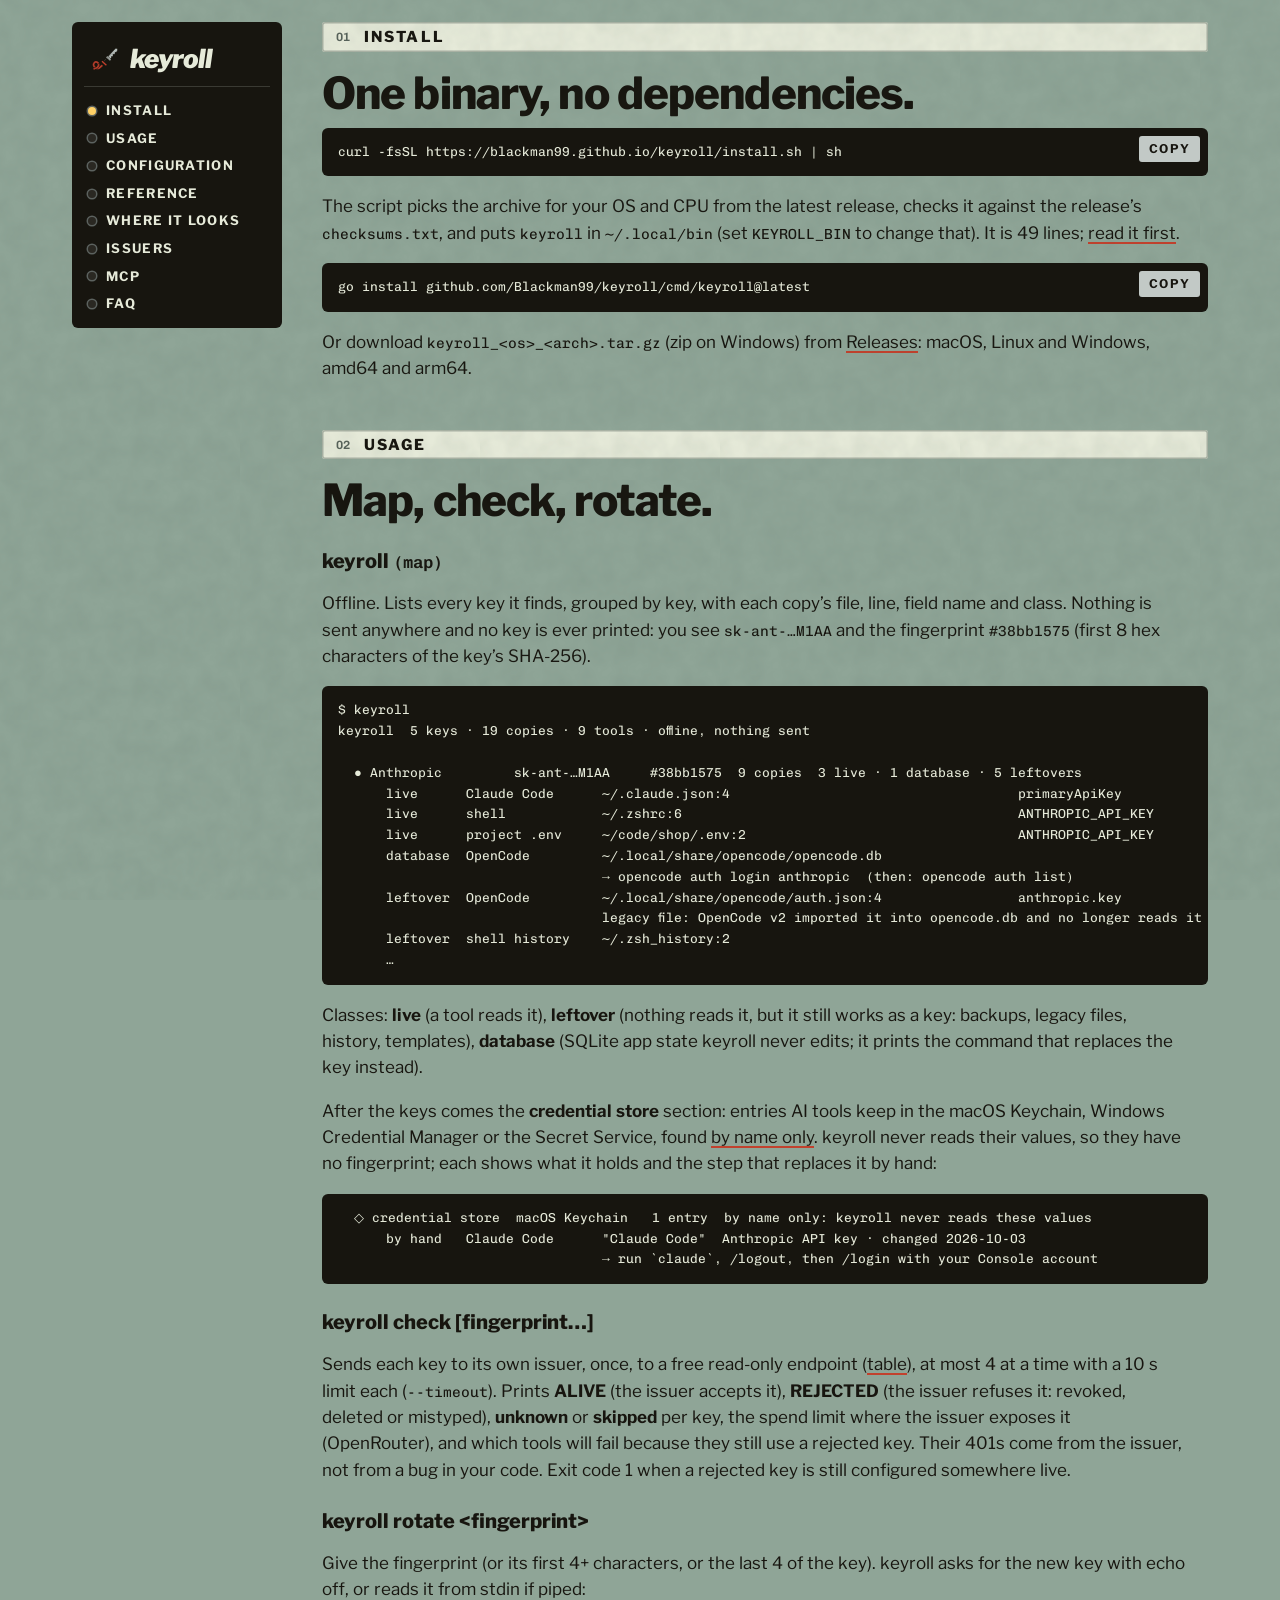
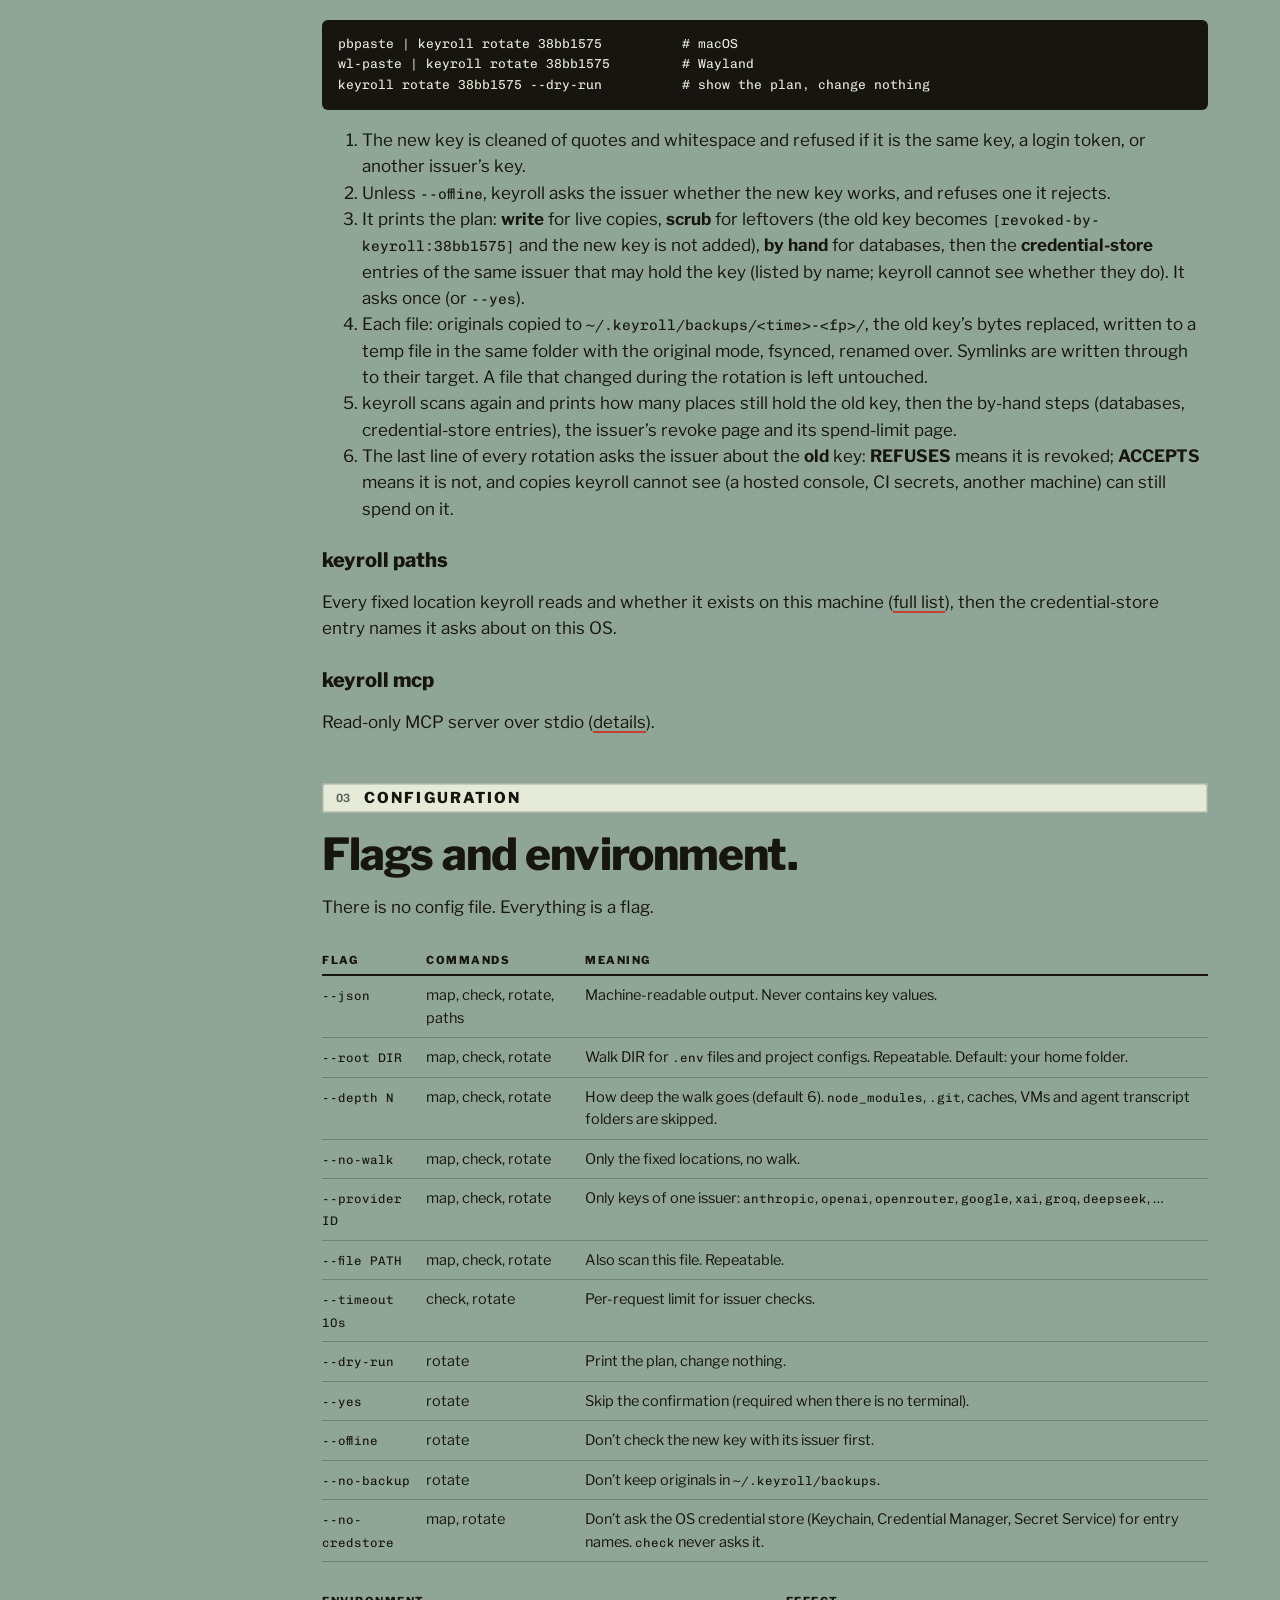
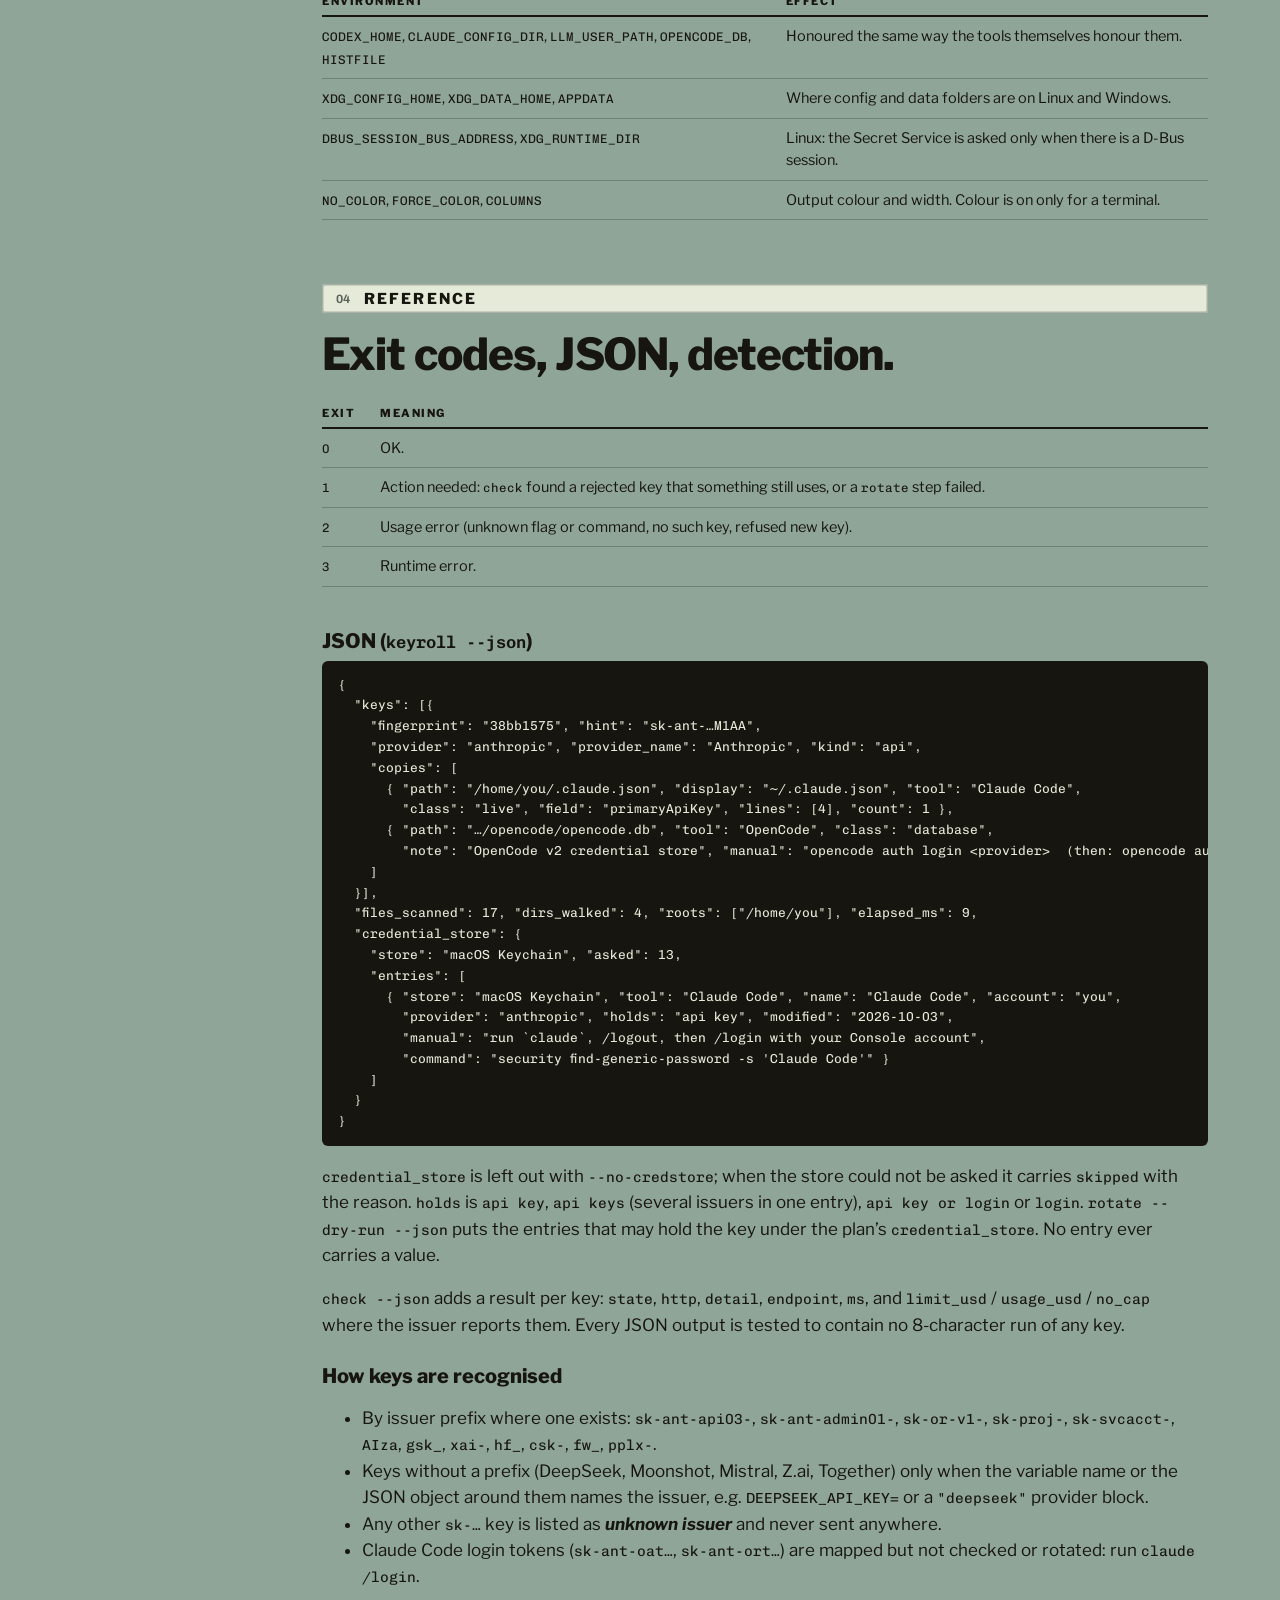
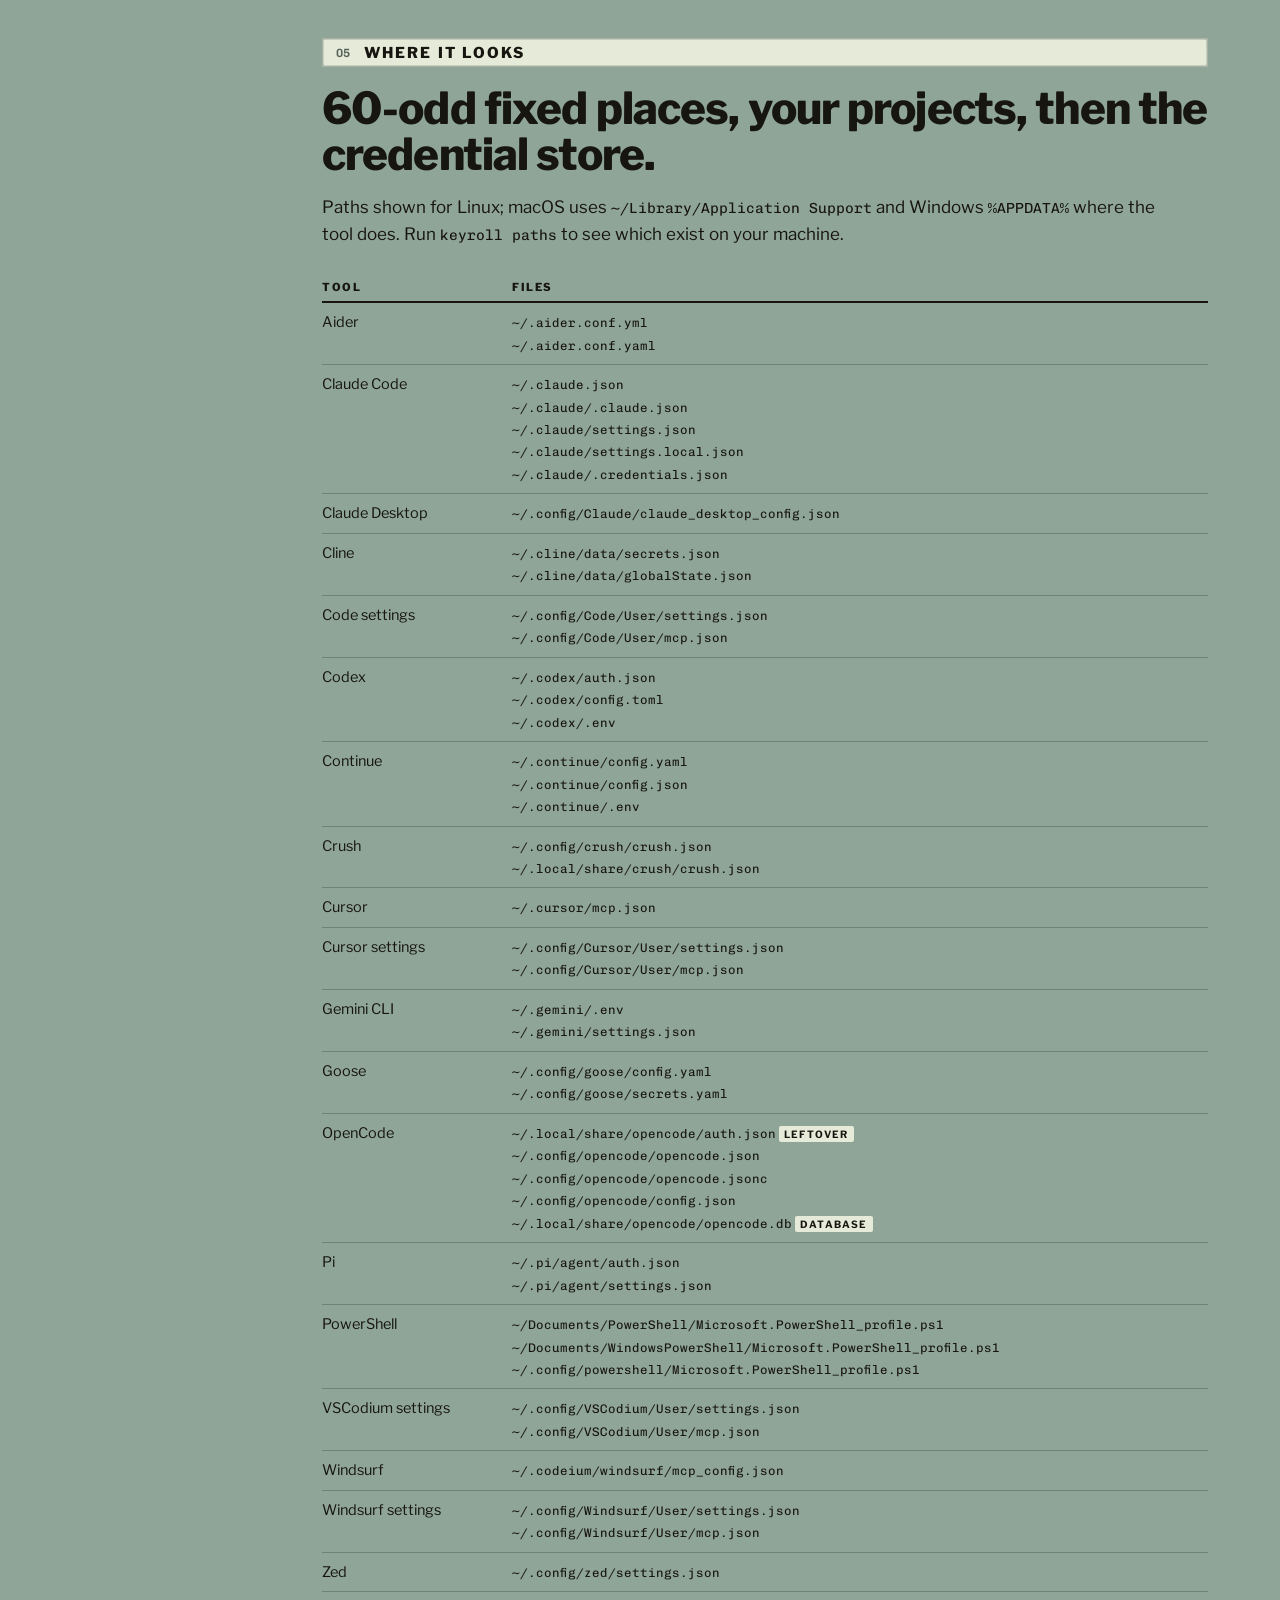
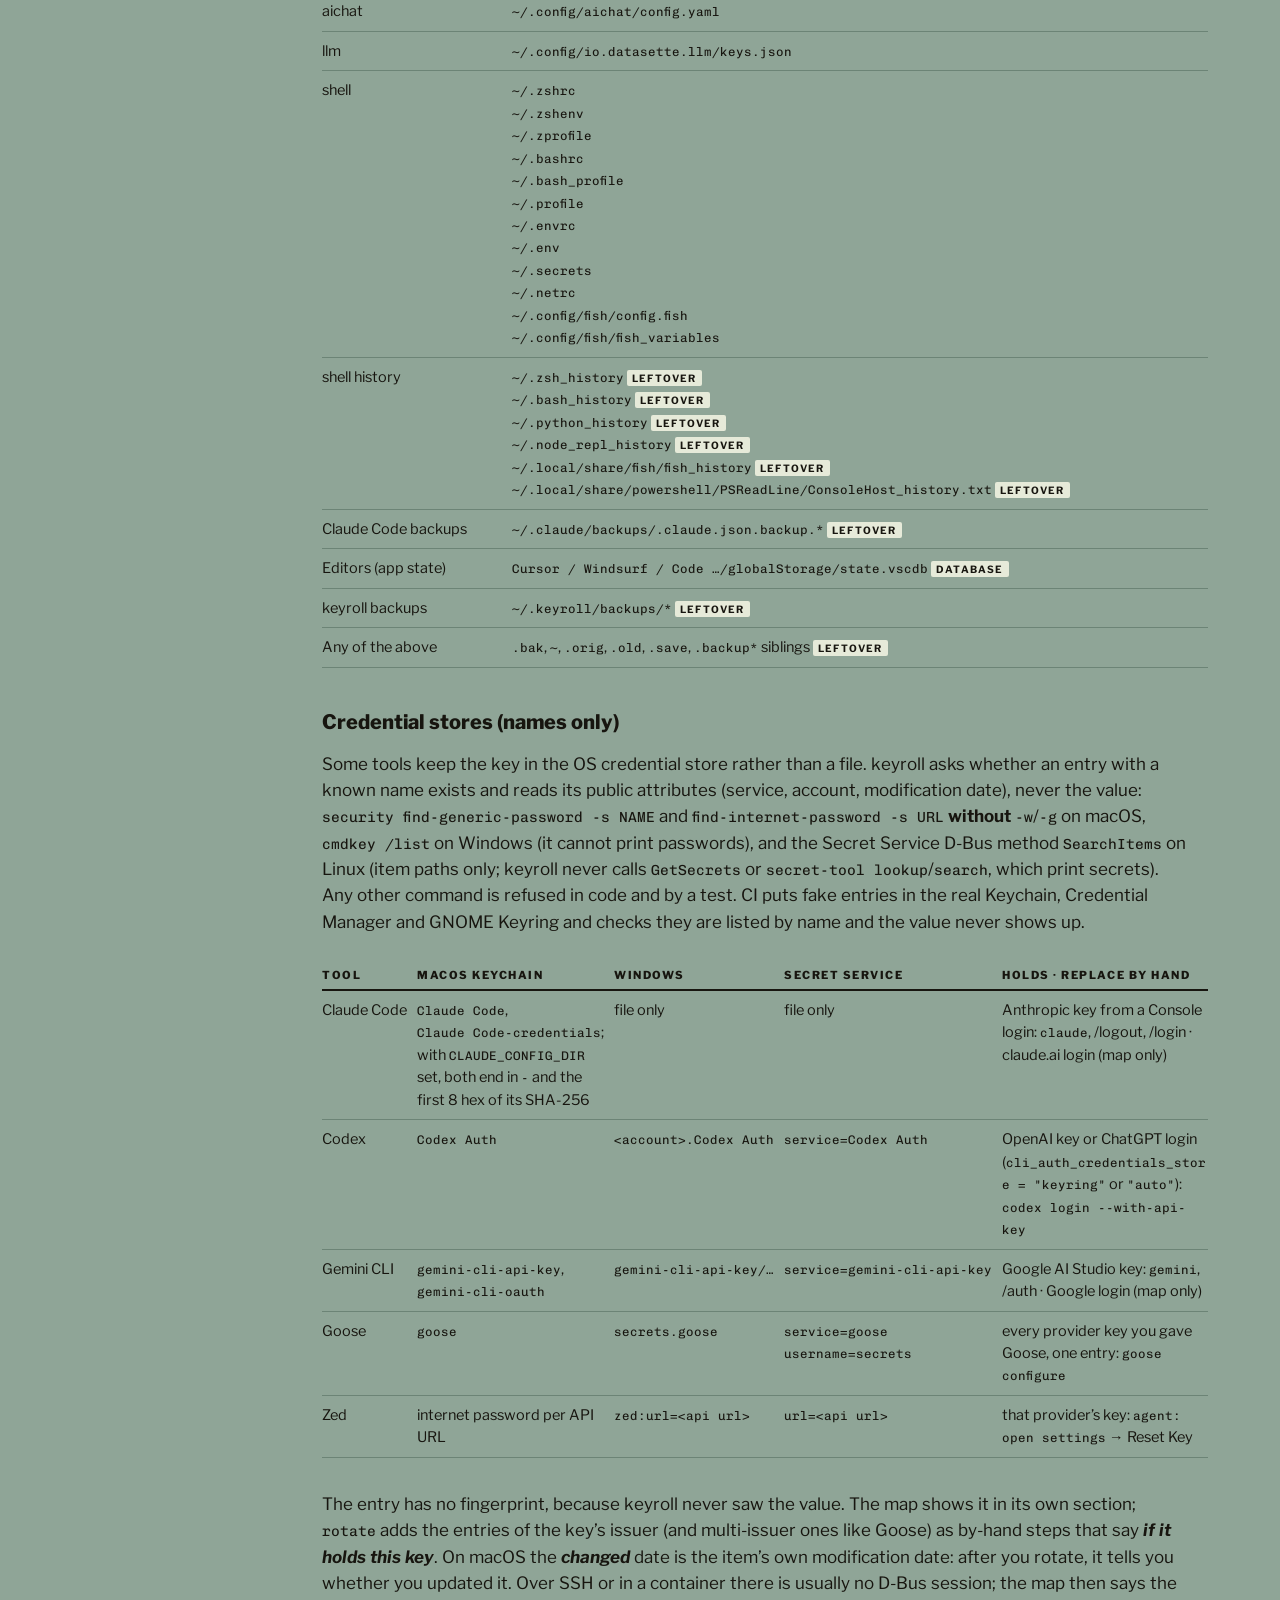
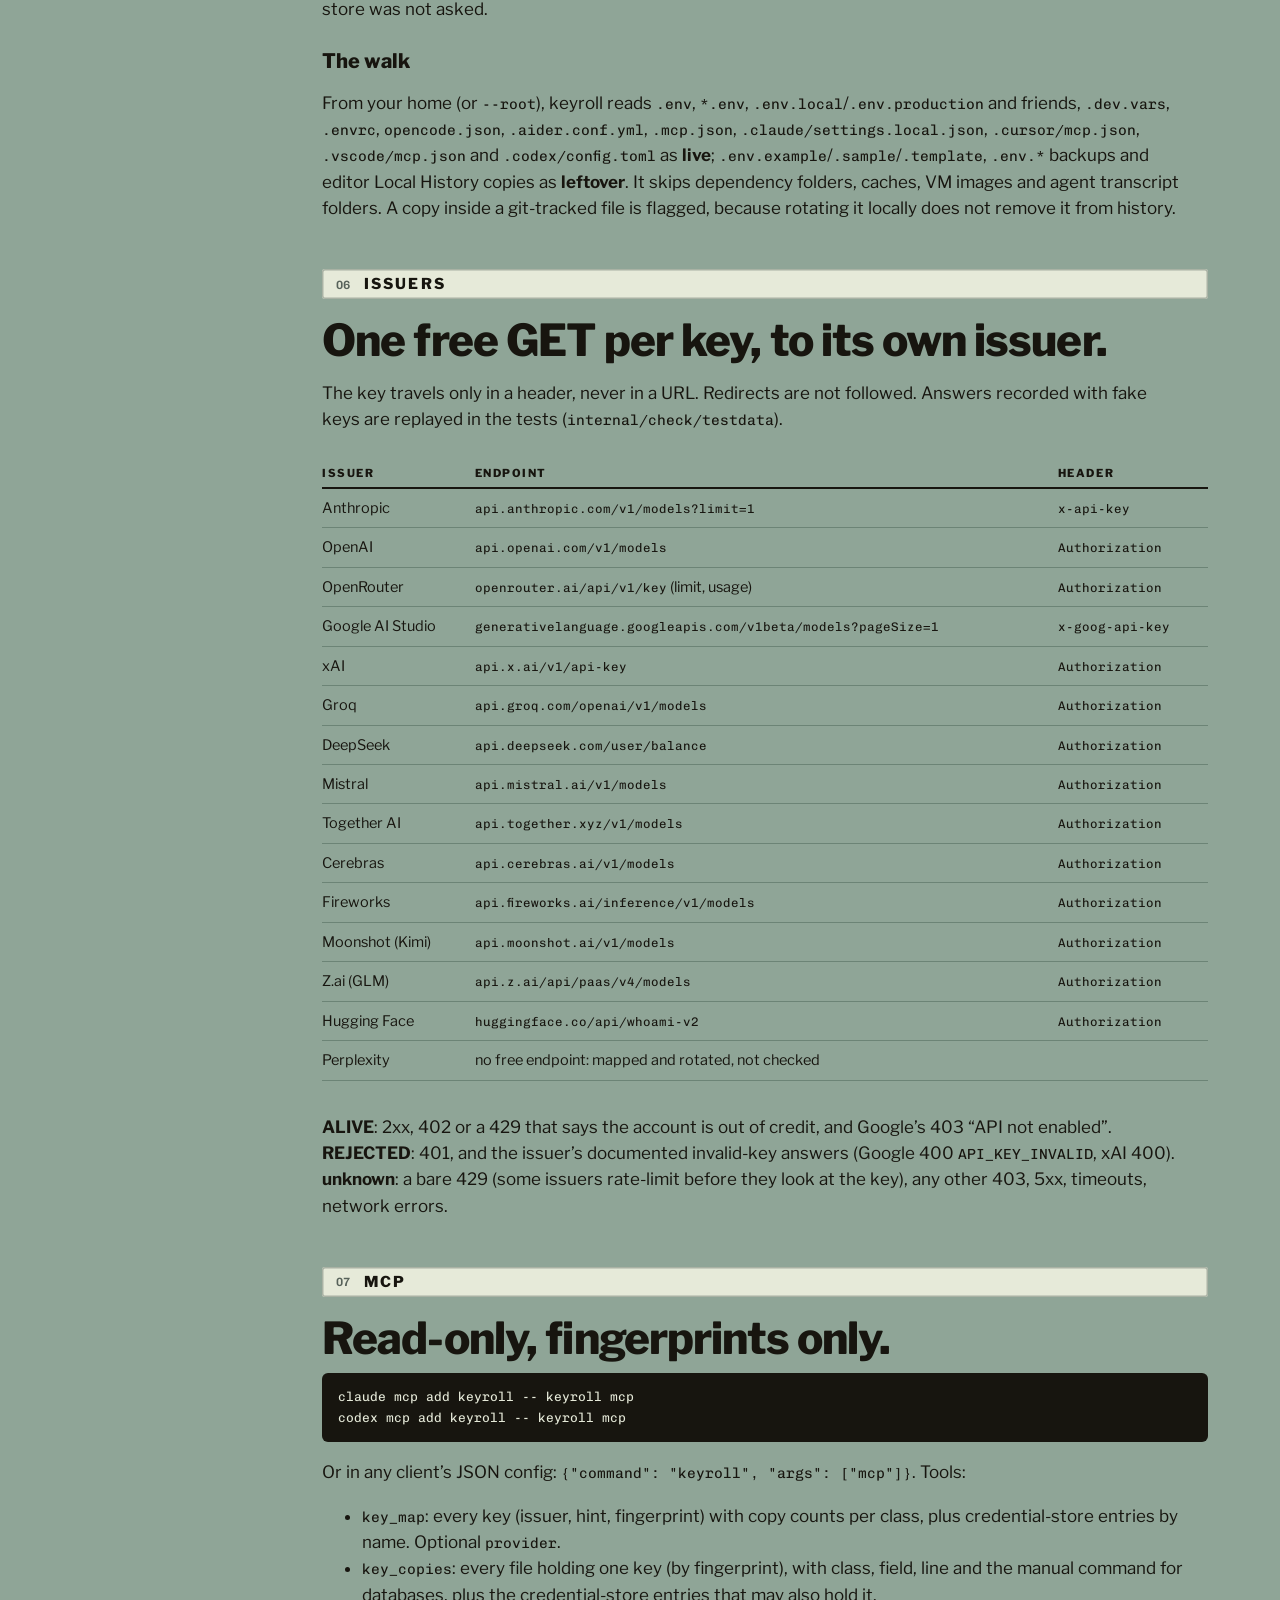
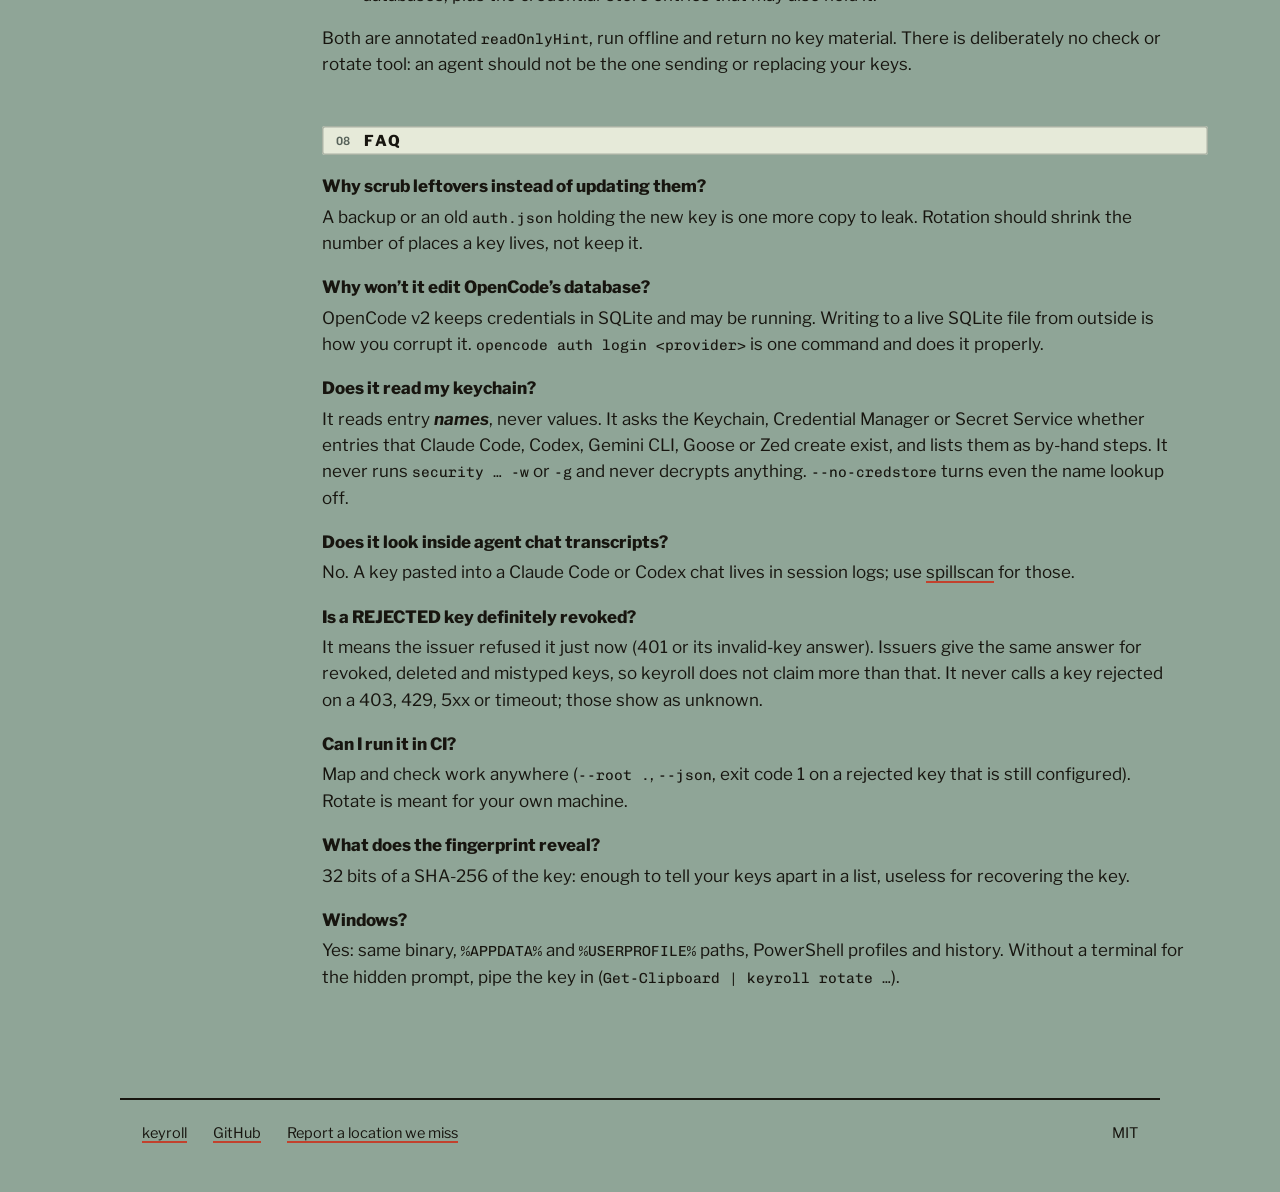
==== commit 52186203: "feat: credential-store awareness, names only (macOS Keychain, Windows Credential Manager, Secret Ser" ====
--- a/site/docs/index.html
+++ b/site/docs/index.html
@@ -39,6 +39,10 @@
   .docs h3 { font: 800 20px/1.2 var(--sans); margin: 26px 0 8px; }
   .docs p, .docs li { max-width: 72ch; }
   .docs table.ring code { word-break: break-word; }
+  .docs table.stores td:not(:last-child) code { word-break: normal; white-space: nowrap; }
+  .docs table.stores td:last-child { min-width: 15em; }
+  .docs table.stores td:first-child { white-space: nowrap; }
+  @media (max-width: 520px) { .docs table.stores { min-width: 760px; } }
   .cl { font: 700 10px/1 var(--sans); letter-spacing: .12em; text-transform: uppercase; background: var(--strip); padding: 2px 5px; border-radius: 2px; }
   dl.faq dt { font-weight: 800; margin: 18px 0 4px; }
   dl.faq dd { margin: 0; max-width: 72ch; }
@@ -63,7 +67,7 @@
   <div class="strip"><span class="no">01</span><h2>Install</h2></div>
   <h2 class="big">One binary, no dependencies.</h2>
   <div class="term wrapcmd"><button class="copy" data-copy="i1" type="button">copy</button><span id="i1">curl -fsSL https://blackman99.github.io/keyroll/install.sh | sh</span></div>
-  <p>The script picks the archive for your OS and CPU from the latest release, checks it against the release’s <code>checksums.txt</code>, and puts <code>keyroll</code> in <code>~/.local/bin</code> (set <code>KEYROLL_BIN</code> to change that). It is 50 lines; <a href="../install.sh">read it first</a>.</p>
+  <p>The script picks the archive for your OS and CPU from the latest release, checks it against the release’s <code>checksums.txt</code>, and puts <code>keyroll</code> in <code>~/.local/bin</code> (set <code>KEYROLL_BIN</code> to change that). It is 49 lines; <a href="../install.sh">read it first</a>.</p>
   <div class="term wrapcmd"><button class="copy" data-copy="i2" type="button">copy</button><span id="i2">go install github.com/Blackman99/keyroll/cmd/keyroll@latest</span></div>
   <p>Or download <code>keyroll_&lt;os&gt;_&lt;arch&gt;.tar.gz</code> (zip on Windows) from <a href="https://github.com/Blackman99/keyroll/releases/latest">Releases</a>: macOS, Linux and Windows, amd64 and arm64.</p>
 </section>
@@ -87,6 +91,10 @@
       leftover  shell history    ~/.zsh_history:2
       …</div>
   <p>Classes: <b>live</b> (a tool reads it), <b>leftover</b> (nothing reads it, but it still works as a key: backups, legacy files, history, templates), <b>database</b> (SQLite app state keyroll never edits; it prints the command that replaces the key instead).</p>
+  <p>After the keys comes the <b>credential store</b> section: entries AI tools keep in the macOS Keychain, Windows Credential Manager or the Secret Service, found <a href="#stores">by name only</a>. keyroll never reads their values, so they have no fingerprint; each shows what it holds and the step that replaces it by hand:</p>
+  <div class="term">  ◇ credential store  macOS Keychain   1 entry  by name only: keyroll never reads these values
+      by hand   Claude Code      "Claude Code"  Anthropic API key · changed 2026-10-03
+                                 → run `claude`, /logout, then /login with your Console account</div>
 
   <h3>keyroll check [fingerprint…]</h3>
   <p>Sends each key to its own issuer, once, to a free read-only endpoint (<a href="#issuers">table</a>), at most 4 at a time with a 10 s limit each (<code>--timeout</code>). Prints <b>ALIVE</b> (the issuer accepts it), <b>REJECTED</b> (the issuer refuses it: revoked, deleted or mistyped), <b>unknown</b> or <b>skipped</b> per key, the spend limit where the issuer exposes it (OpenRouter), and which tools will fail because they still use a rejected key. Their 401s come from the issuer, not from a bug in your code. Exit code 1 when a rejected key is still configured somewhere live.</p>
@@ -99,14 +107,14 @@
   <ol>
     <li>The new key is cleaned of quotes and whitespace and refused if it is the same key, a login token, or another issuer’s key.</li>
     <li>Unless <code>--offline</code>, keyroll asks the issuer whether the new key works, and refuses one it rejects.</li>
+    <li>It prints the plan: <b>write</b> for live copies, <b>scrub</b> for leftovers (the old key becomes <code>[revoked-by-keyroll:38bb1575]</code> and the new key is not added), <b>by hand</b> for databases, then the <b>credential-store</b> entries of the same issuer that may hold the key (listed by name; keyroll cannot see whether they do). It asks once (or <code>--yes</code>).</li>
+    <li>Each file: originals copied to <code>~/.keyroll/backups/&lt;time&gt;-&lt;fp&gt;/</code>, the old key’s bytes replaced, written to a temp file in the same folder with the original mode, fsynced, renamed over. Symlinks are written through to their target. A file that changed during the rotation is left untouched.</li>
+    <li>keyroll scans again and prints how many places still hold the old key, then the by-hand steps (databases, credential-store entries), the issuer’s revoke page and its spend-limit page.</li>
     <li>The last line of every rotation asks the issuer about the <b>old</b> key: <b>REFUSES</b> means it is revoked; <b>ACCEPTS</b> means it is not, and copies keyroll cannot see (a hosted console, CI secrets, another machine) can still spend on it.</li>
-    <li>It prints the plan: <b>write</b> for live copies, <b>scrub</b> for leftovers (the old key becomes <code>[revoked-by-keyroll:38bb1575]</code> and the new key is not added), <b>by hand</b> for databases. It asks once (or <code>--yes</code>).</li>
-    <li>Each file: originals copied to <code>~/.keyroll/backups/&lt;time&gt;-&lt;fp&gt;/</code>, the old key’s bytes replaced, written to a temp file in the same folder with the original mode, fsynced, renamed over. Symlinks are written through to their target. A file that changed during the rotation is left untouched.</li>
-    <li>keyroll scans again and prints how many places still hold the old key, then the manual steps, the issuer’s revoke page and its spend-limit page.</li>
   </ol>
 
   <h3>keyroll paths</h3>
-  <p>Every fixed location keyroll reads and whether it exists on this machine (<a href="#where">full list</a>).</p>
+  <p>Every fixed location keyroll reads and whether it exists on this machine (<a href="#where">full list</a>), then the credential-store entry names it asks about on this OS.</p>
   <h3>keyroll mcp</h3>
   <p>Read-only MCP server over stdio (<a href="#mcp">details</a>).</p>
 </section>
@@ -129,6 +137,7 @@
       <tr><td><code>--yes</code></td><td>rotate</td><td>Skip the confirmation (required when there is no terminal).</td></tr>
       <tr><td><code>--offline</code></td><td>rotate</td><td>Don’t check the new key with its issuer first.</td></tr>
       <tr><td><code>--no-backup</code></td><td>rotate</td><td>Don’t keep originals in <code>~/.keyroll/backups</code>.</td></tr>
+      <tr><td><code>--no-credstore</code></td><td>map, rotate</td><td>Don’t ask the OS credential store (Keychain, Credential Manager, Secret Service) for entry names. <code>check</code> never asks it.</td></tr>
     </tbody>
   </table></div>
   <div class="tablewrap"><table class="ring">
@@ -136,6 +145,7 @@
     <tbody>
       <tr><td><code>CODEX_HOME</code>, <code>CLAUDE_CONFIG_DIR</code>, <code>LLM_USER_PATH</code>, <code>OPENCODE_DB</code>, <code>HISTFILE</code></td><td>Honoured the same way the tools themselves honour them.</td></tr>
       <tr><td><code>XDG_CONFIG_HOME</code>, <code>XDG_DATA_HOME</code>, <code>APPDATA</code></td><td>Where config and data folders are on Linux and Windows.</td></tr>
+      <tr><td><code>DBUS_SESSION_BUS_ADDRESS</code>, <code>XDG_RUNTIME_DIR</code></td><td>Linux: the Secret Service is asked only when there is a D-Bus session.</td></tr>
       <tr><td><code>NO_COLOR</code>, <code>FORCE_COLOR</code>, <code>COLUMNS</code></td><td>Output colour and width. Colour is on only for a terminal.</td></tr>
     </tbody>
   </table></div>
@@ -165,8 +175,18 @@
         "note": "OpenCode v2 credential store", "manual": "opencode auth login &lt;provider&gt;  (then: opencode auth list)" }
     ]
   }],
-  "files_scanned": 17, "dirs_walked": 4, "roots": ["/home/you"], "elapsed_ms": 9
+  "files_scanned": 17, "dirs_walked": 4, "roots": ["/home/you"], "elapsed_ms": 9,
+  "credential_store": {
+    "store": "macOS Keychain", "asked": 13,
+    "entries": [
+      { "store": "macOS Keychain", "tool": "Claude Code", "name": "Claude Code", "account": "you",
+        "provider": "anthropic", "holds": "api key", "modified": "2026-10-03",
+        "manual": "run `claude`, /logout, then /login with your Console account",
+        "command": "security find-generic-password -s 'Claude Code'" }
+    ]
+  }
 }</div>
+  <p><code>credential_store</code> is left out with <code>--no-credstore</code>; when the store could not be asked it carries <code>skipped</code> with the reason. <code>holds</code> is <code>api key</code>, <code>api keys</code> (several issuers in one entry), <code>api key or login</code> or <code>login</code>. <code>rotate --dry-run --json</code> puts the entries that may hold the key under the plan’s <code>credential_store</code>. No entry ever carries a value.</p>
   <p><code>check --json</code> adds a result per key: <code>state</code>, <code>http</code>, <code>detail</code>, <code>endpoint</code>, <code>ms</code>, and <code>limit_usd</code> / <code>usage_usd</code> / <code>no_cap</code> where the issuer reports them. Every JSON output is tested to contain no 8-character run of any key.</p>
   <h3>How keys are recognised</h3>
   <ul>
@@ -179,13 +199,13 @@
 
 <section id="where">
   <div class="strip"><span class="no">05</span><h2>Where it looks</h2></div>
-  <h2 class="big">65 fixed places, then your projects.</h2>
+  <h2 class="big">60-odd fixed places, your projects, then the credential store.</h2>
   <p>Paths shown for Linux; macOS uses <code>~/Library/Application Support</code> and Windows <code>%APPDATA%</code> where the tool does. Run <code>keyroll paths</code> to see which exist on your machine.</p>
   <div class="tablewrap"><table class="ring">
     <thead><tr><th>Tool</th><th>Files</th></tr></thead>
     <tbody>
 <tr><td>Aider</td><td><code>~/.aider.conf.yml</code><br><code>~/.aider.conf.yaml</code></td></tr>
-<tr><td>Claude Code</td><td><code>~/.claude.json</code><br><code>~/.claude/.claude.json</code><br><code>~/.claude/settings.json</code><br><code>~/.claude/settings.local.json</code><br><code>~/.claude/.credentials.json</code><br><code>~/.claude/backups/.claude.json.backup.1760650211</code> <span class="cl">leftover</span><br><code>~/.claude/backups/.claude.json.backup.1760736622</code> <span class="cl">leftover</span></td></tr>
+<tr><td>Claude Code</td><td><code>~/.claude.json</code><br><code>~/.claude/.claude.json</code><br><code>~/.claude/settings.json</code><br><code>~/.claude/settings.local.json</code><br><code>~/.claude/.credentials.json</code></td></tr>
 <tr><td>Claude Desktop</td><td><code>~/.config/Claude/claude_desktop_config.json</code></td></tr>
 <tr><td>Cline</td><td><code>~/.cline/data/secrets.json</code><br><code>~/.cline/data/globalState.json</code></td></tr>
 <tr><td>Code settings</td><td><code>~/.config/Code/User/settings.json</code><br><code>~/.config/Code/User/mcp.json</code></td></tr>
@@ -213,6 +233,21 @@
       <tr><td>Any of the above</td><td><code>.bak</code>, <code>~</code>, <code>.orig</code>, <code>.old</code>, <code>.save</code>, <code>.backup*</code> siblings <span class="cl">leftover</span></td></tr>
     </tbody>
   </table></div>
+  <h3 id="stores">Credential stores (names only)</h3>
+  <p>Some tools keep the key in the OS credential store rather than a file. keyroll asks whether an entry with a known name exists and reads its public attributes (service, account, modification date), never the value: <code>security find-generic-password -s NAME</code> and <code>find-internet-password -s URL</code> <b>without</b> <code>-w</code>/<code>-g</code> on macOS, <code>cmdkey /list</code> on Windows (it cannot print passwords), and the Secret Service D-Bus method <code>SearchItems</code> on Linux (item paths only; keyroll never calls <code>GetSecrets</code> or <code>secret-tool lookup</code>/<code>search</code>, which print secrets). Any other command is refused in code and by a test. CI puts fake entries in the real Keychain, Credential Manager and GNOME Keyring and checks they are listed by name and the value never shows up.</p>
+  <div class="tablewrap"><table class="ring stores">
+    <thead><tr><th>Tool</th><th>macOS Keychain</th><th>Windows</th><th>Secret Service</th><th>Holds · replace by hand</th></tr></thead>
+    <tbody>
+      <tr><td>Claude Code</td><td><code>Claude Code</code>, <code>Claude Code-credentials</code>; with <code>CLAUDE_CONFIG_DIR</code> set, both end in <code>-</code> and the first 8 hex of its SHA-256</td><td>file only</td><td>file only</td><td>Anthropic key from a Console login: <code>claude</code>, /logout, /login · claude.ai login (map only)</td></tr>
+      <tr><td>Codex</td><td><code>Codex Auth</code></td><td><code>&lt;account&gt;.Codex Auth</code></td><td><code>service=Codex Auth</code></td><td>OpenAI key or ChatGPT login (<code>cli_auth_credentials_store = "keyring"</code> or <code>"auto"</code>): <code>codex login --with-api-key</code></td></tr>
+      <tr><td>Gemini CLI</td><td><code>gemini-cli-api-key</code>, <code>gemini-cli-oauth</code></td><td><code>gemini-cli-api-key/…</code></td><td><code>service=gemini-cli-api-key</code></td><td>Google AI Studio key: <code>gemini</code>, /auth · Google login (map only)</td></tr>
+      <tr><td>Goose</td><td><code>goose</code></td><td><code>secrets.goose</code></td><td><code>service=goose</code> <code>username=secrets</code></td><td>every provider key you gave Goose, one entry: <code>goose configure</code></td></tr>
+      <tr><td>Zed</td><td>internet password per API URL</td><td><code>zed:url=&lt;api url&gt;</code></td><td><code>url=&lt;api url&gt;</code></td><td>that provider’s key: <code>agent: open settings</code> → Reset Key</td></tr>
+    </tbody>
+  </table></div>
+  <p class="swipe">swipe the table →</p>
+  <p>The entry has no fingerprint, because keyroll never saw the value. The map shows it in its own section; <code>rotate</code> adds the entries of the key’s issuer (and multi-issuer ones like Goose) as by-hand steps that say <em>if it holds this key</em>. On macOS the <em>changed</em> date is the item’s own modification date: after you rotate, it tells you whether you updated it. Over SSH or in a container there is usually no D-Bus session; the map then says the store was not asked.</p>
+
   <h3>The walk</h3>
   <p>From your home (or <code>--root</code>), keyroll reads <code>.env</code>, <code>*.env</code>, <code>.env.local</code>/<code>.env.production</code> and friends, <code>.dev.vars</code>, <code>.envrc</code>, <code>opencode.json</code>, <code>.aider.conf.yml</code>, <code>.mcp.json</code>, <code>.claude/settings.local.json</code>, <code>.cursor/mcp.json</code>, <code>.vscode/mcp.json</code> and <code>.codex/config.toml</code> as <b>live</b>; <code>.env.example</code>/<code>.sample</code>/<code>.template</code>, <code>.env.*</code> backups and editor Local History copies as <b>leftover</b>. It skips dependency folders, caches, VM images and agent transcript folders. A copy inside a git-tracked file is flagged, because rotating it locally does not remove it from history.</p>
 </section>
@@ -251,8 +286,8 @@
 codex mcp add keyroll -- keyroll mcp</div>
   <p>Or in any client’s JSON config: <code>{"command": "keyroll", "args": ["mcp"]}</code>. Tools:</p>
   <ul>
-    <li><code>key_map</code>: every key (issuer, hint, fingerprint) with copy counts per class. Optional <code>provider</code>.</li>
-    <li><code>key_copies</code>: every file holding one key (by fingerprint), with class, field, line and the manual command for databases.</li>
+    <li><code>key_map</code>: every key (issuer, hint, fingerprint) with copy counts per class, plus credential-store entries by name. Optional <code>provider</code>.</li>
+    <li><code>key_copies</code>: every file holding one key (by fingerprint), with class, field, line and the manual command for databases, plus the credential-store entries that may also hold it.</li>
   </ul>
   <p>Both are annotated <code>readOnlyHint</code>, run offline and return no key material. There is deliberately no check or rotate tool: an agent should not be the one sending or replacing your keys.</p>
 </section>
@@ -265,7 +300,7 @@
     <dt>Why won’t it edit OpenCode’s database?</dt>
     <dd>OpenCode v2 keeps credentials in SQLite and may be running. Writing to a live SQLite file from outside is how you corrupt it. <code>opencode auth login &lt;provider&gt;</code> is one command and does it properly.</dd>
     <dt>Does it read my keychain?</dt>
-    <dd>No. Tools that store keys in the OS keychain (Claude Code on macOS, for example) don’t leave plaintext copies, and keyroll doesn’t ask for keychain access. Re-login those tools after revoking.</dd>
+    <dd>It reads entry <em>names</em>, never values. It asks the Keychain, Credential Manager or Secret Service whether entries that Claude Code, Codex, Gemini CLI, Goose or Zed create exist, and lists them as by-hand steps. It never runs <code>security … -w</code> or <code>-g</code> and never decrypts anything. <code>--no-credstore</code> turns even the name lookup off.</dd>
     <dt>Does it look inside agent chat transcripts?</dt>
     <dd>No. A key pasted into a Claude Code or Codex chat lives in session logs; use <a href="https://github.com/Blackman99/spillscan">spillscan</a> for those.</dd>
     <dt>Is a REJECTED key definitely revoked?</dt>
--- a/site/style.css
+++ b/site/style.css
@@ -73,6 +73,10 @@
 .lamp.ringing { animation: ringing .32s steps(1) 6; }
 @keyframes ringing { 50% { fill: #2a2822; } }
 .cord { fill: none; stroke-linecap: round; }
+/* credential-store entry: asked by name only, so a dashed ring instead of a cord */
+.halo { transition: opacity .3s; }
+.halo.on { opacity: 1; animation: crawl 9s linear infinite; }
+@keyframes crawl { to { stroke-dashoffset: -66; } }
 .tag text, .ticket text { font-family: var(--mono); }
 
 /* lever keys: the three switches on the keyshelf */
@@ -101,8 +105,10 @@
 .detail.show { opacity: 1; transform: none; }
 .detail b { display: block; font-weight: 800; letter-spacing: .02em; }
 .detail code { font-size: 12px; word-break: break-all; }
+.detail .nw { white-space: nowrap; }
 .caption { font-size: 13.5px; color: #24302a; margin: 10px 2px 0; display: flex; flex-wrap: wrap; gap: 4px 18px; }
 .caption .swatch { display: inline-block; width: 10px; height: 10px; border-radius: 50%; vertical-align: -1px; margin-right: 5px; box-shadow: 0 0 0 1.5px var(--bakelite); }
+.caption .swatch.diamond, .lampdot.diamond { border-radius: 1.5px; transform: rotate(45deg) scale(.86); background: var(--nickel); box-shadow: inset 0 0 0 3px var(--bakelite), 0 0 0 1.5px var(--ring); }
 
 /* ── below the board: the line-card rack ─────────────────────────────── */
 .rack { max-width: 1040px; margin: 64px auto 0; padding: 0 22px; }
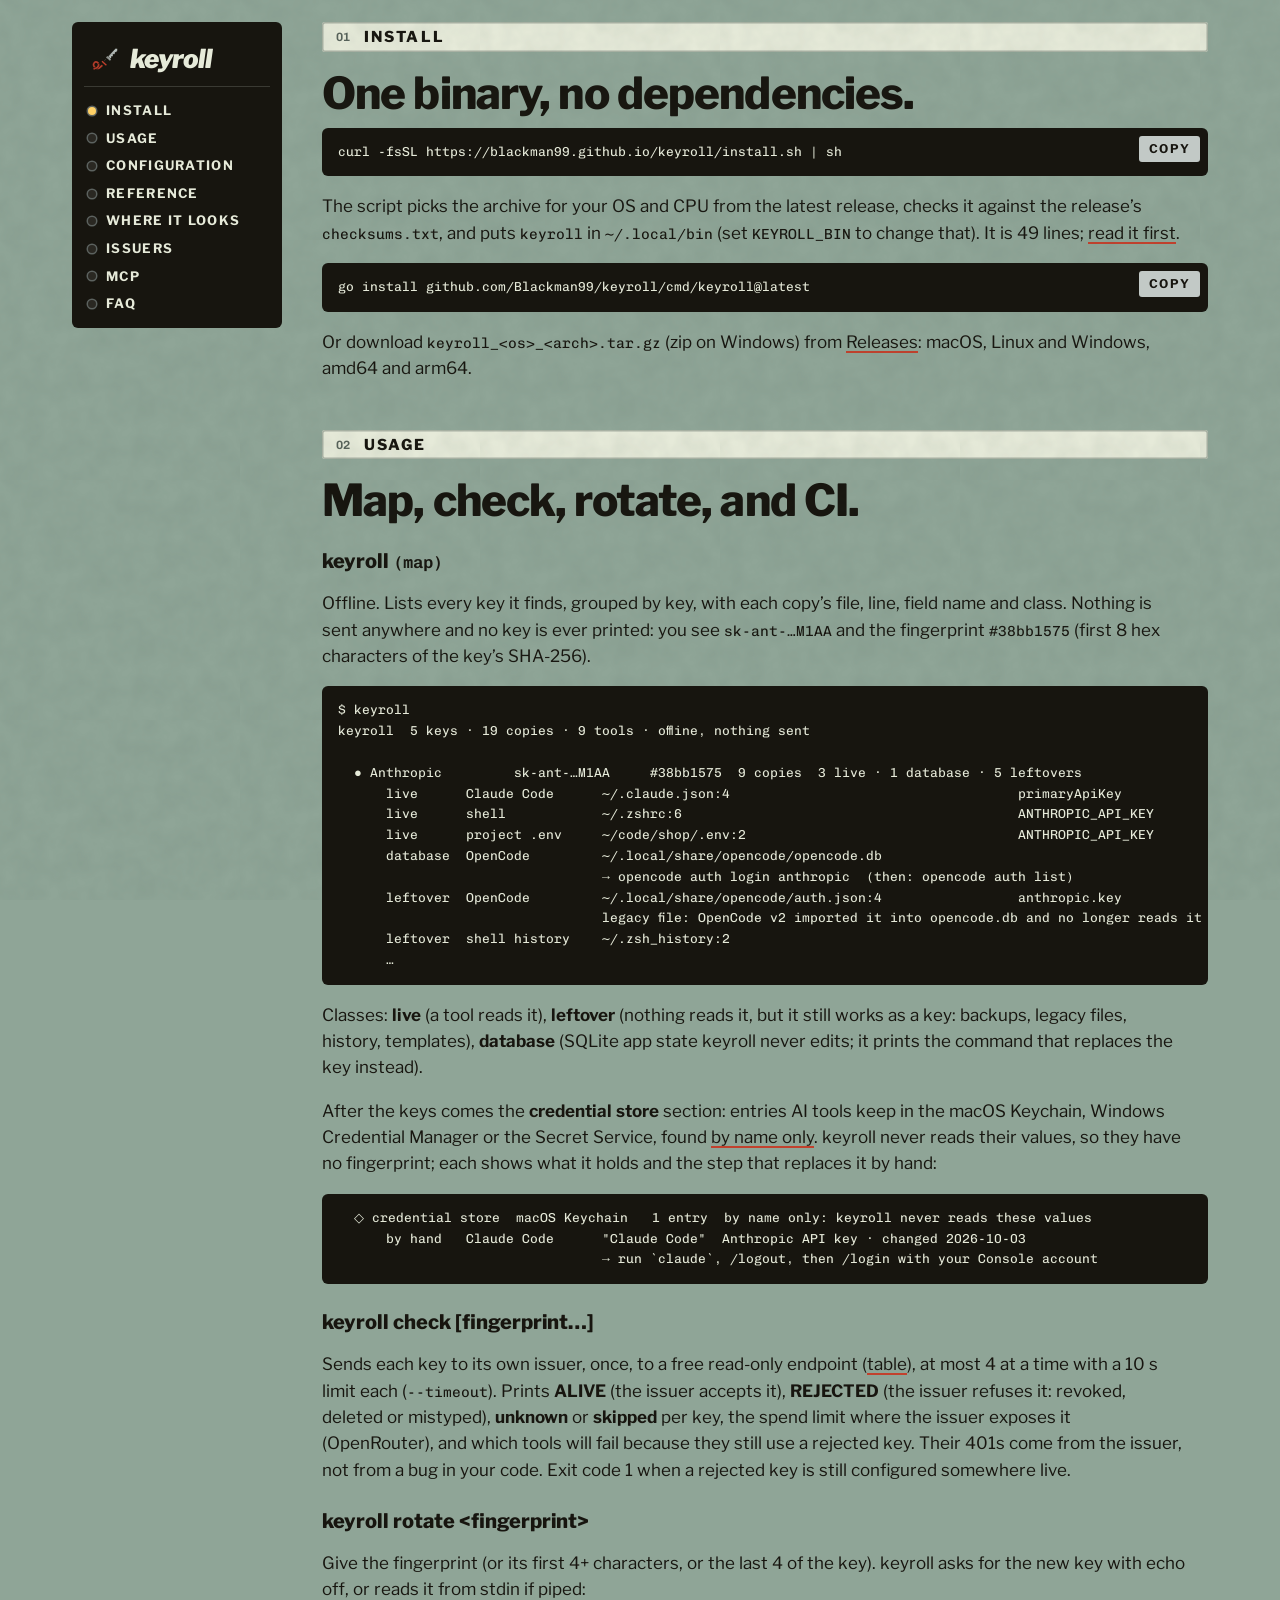
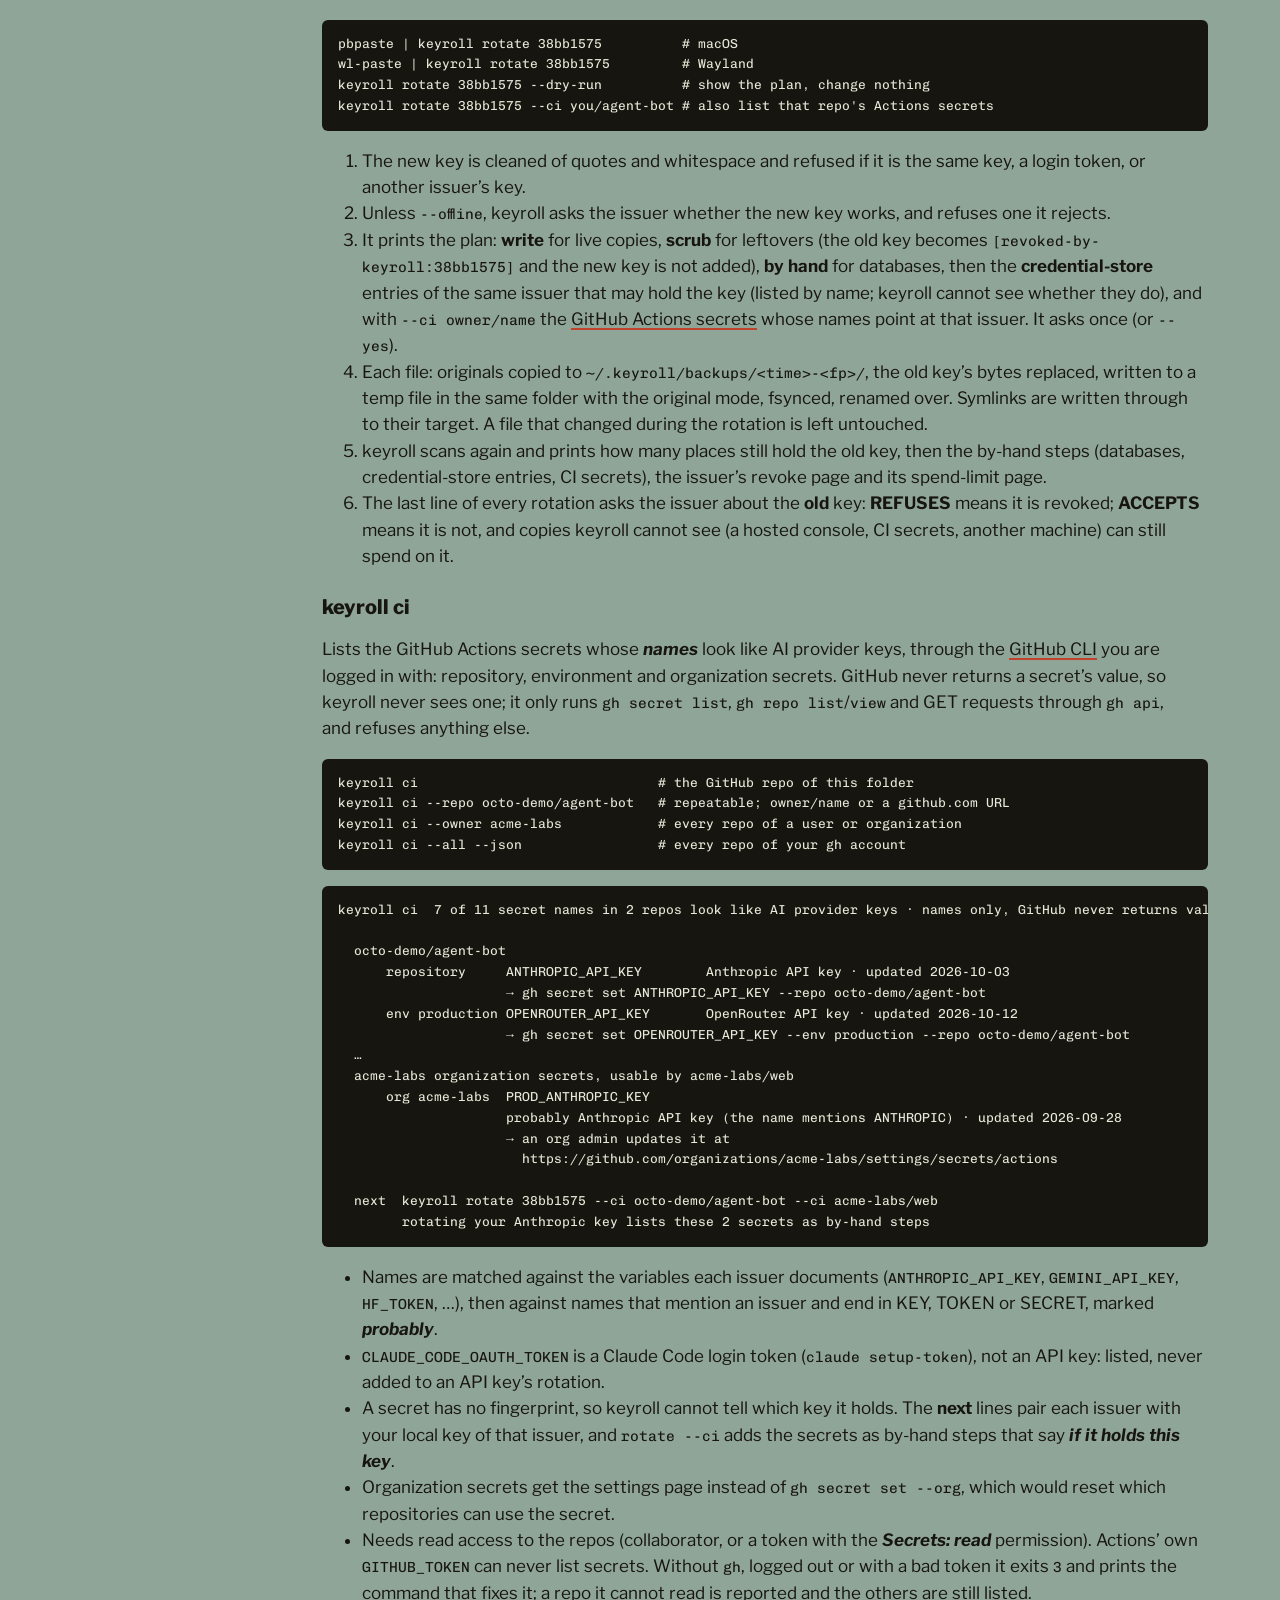
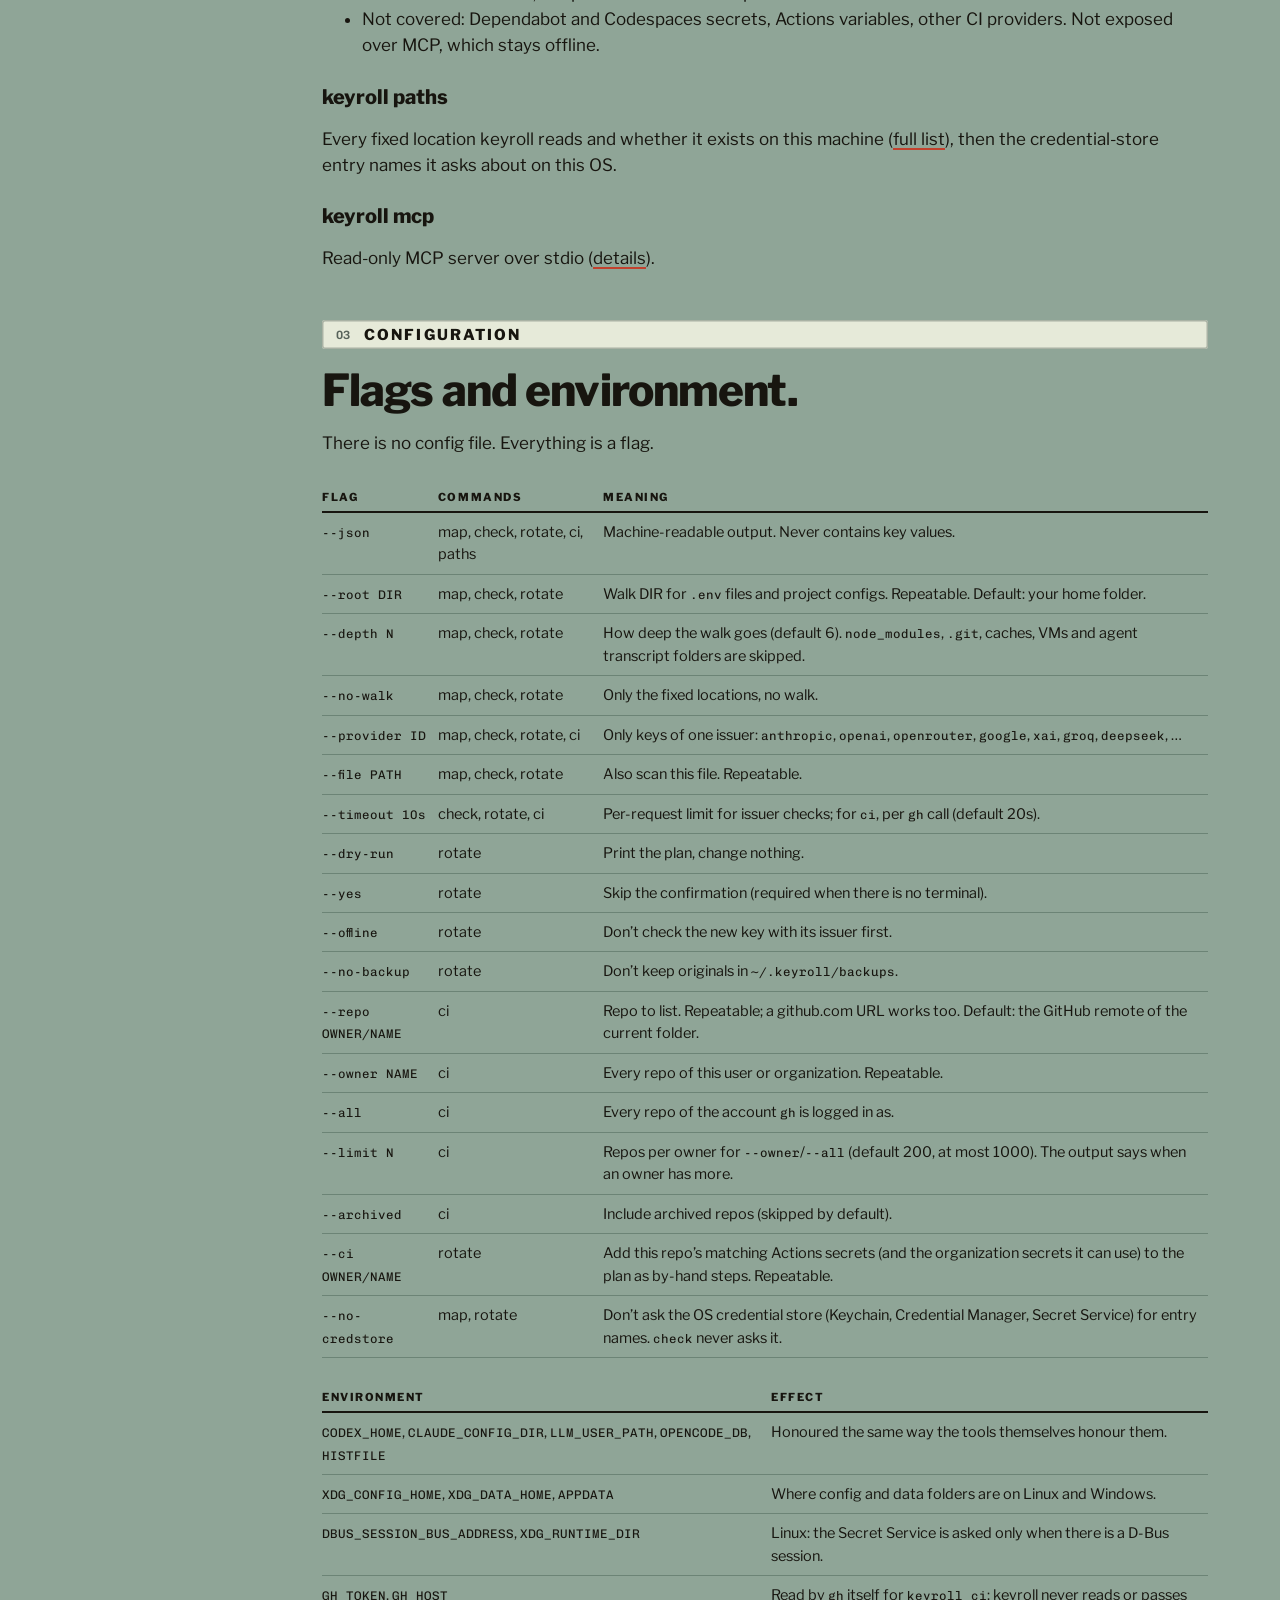
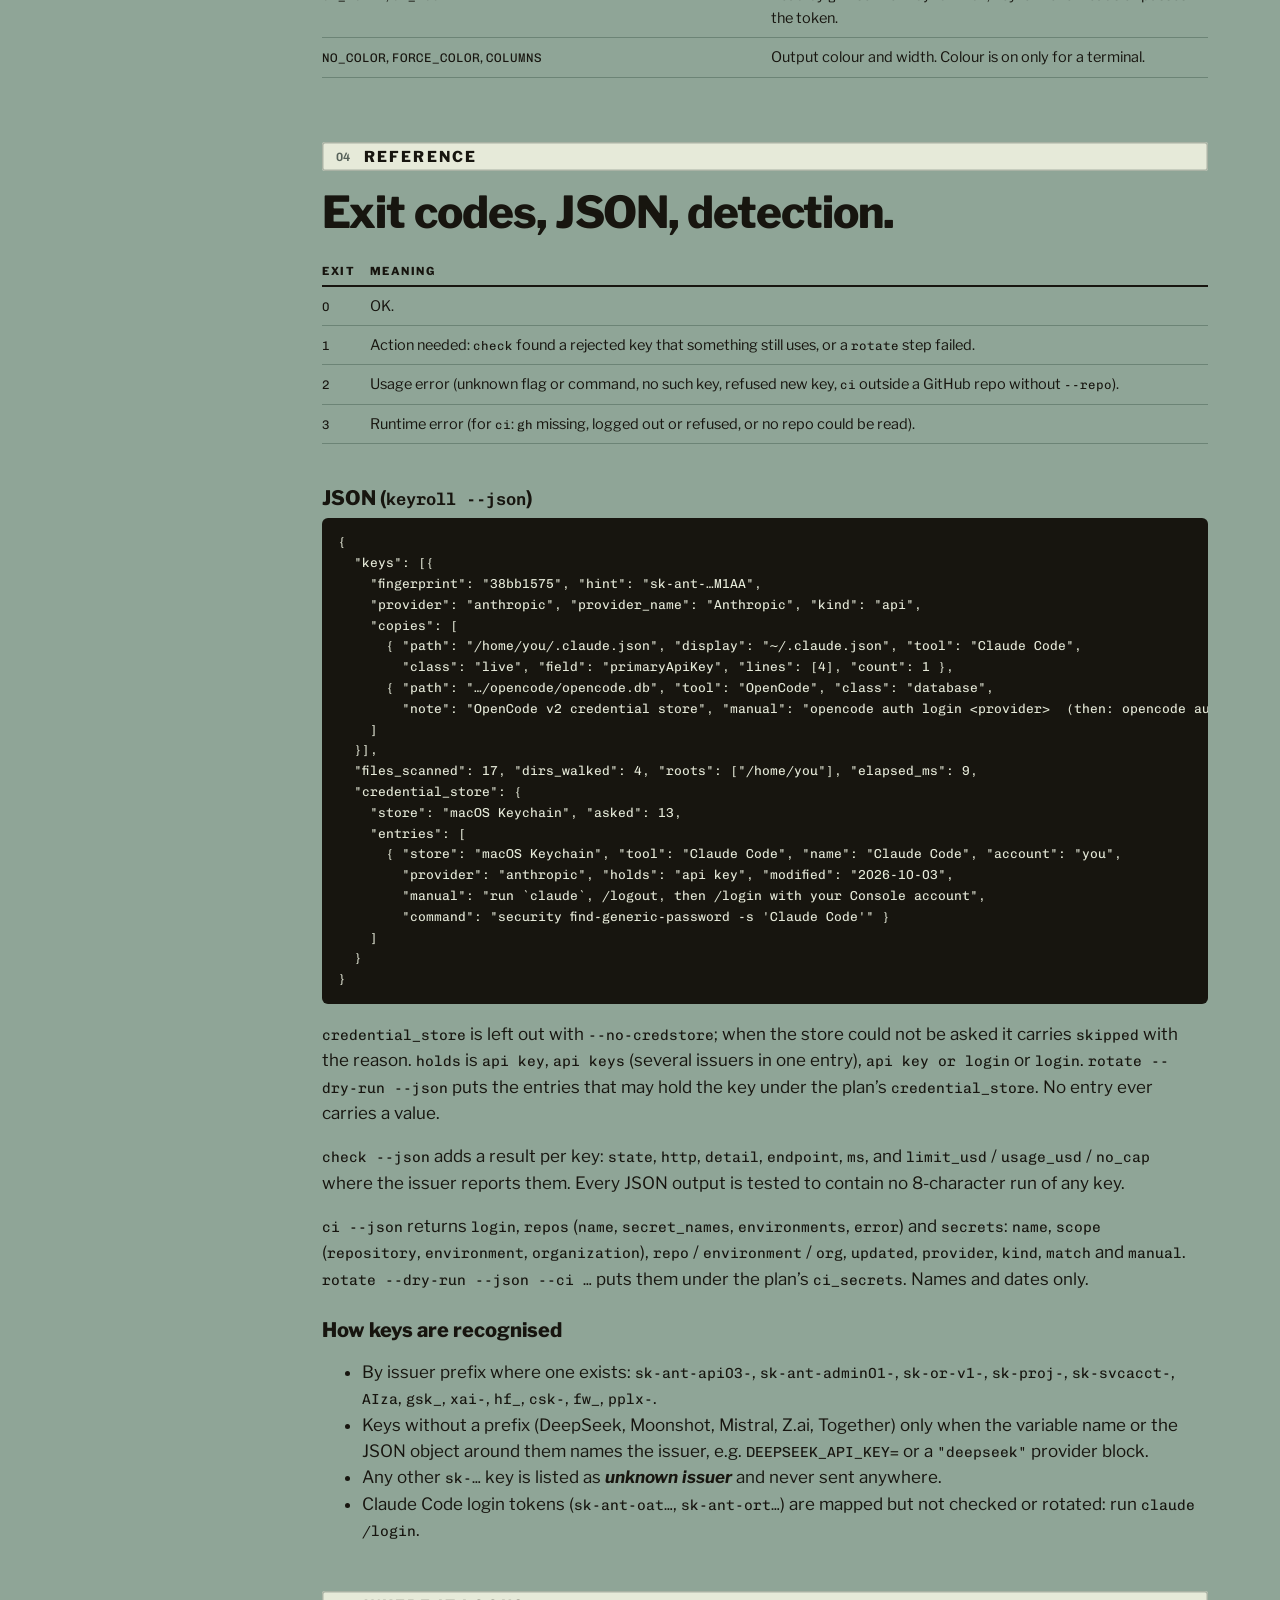
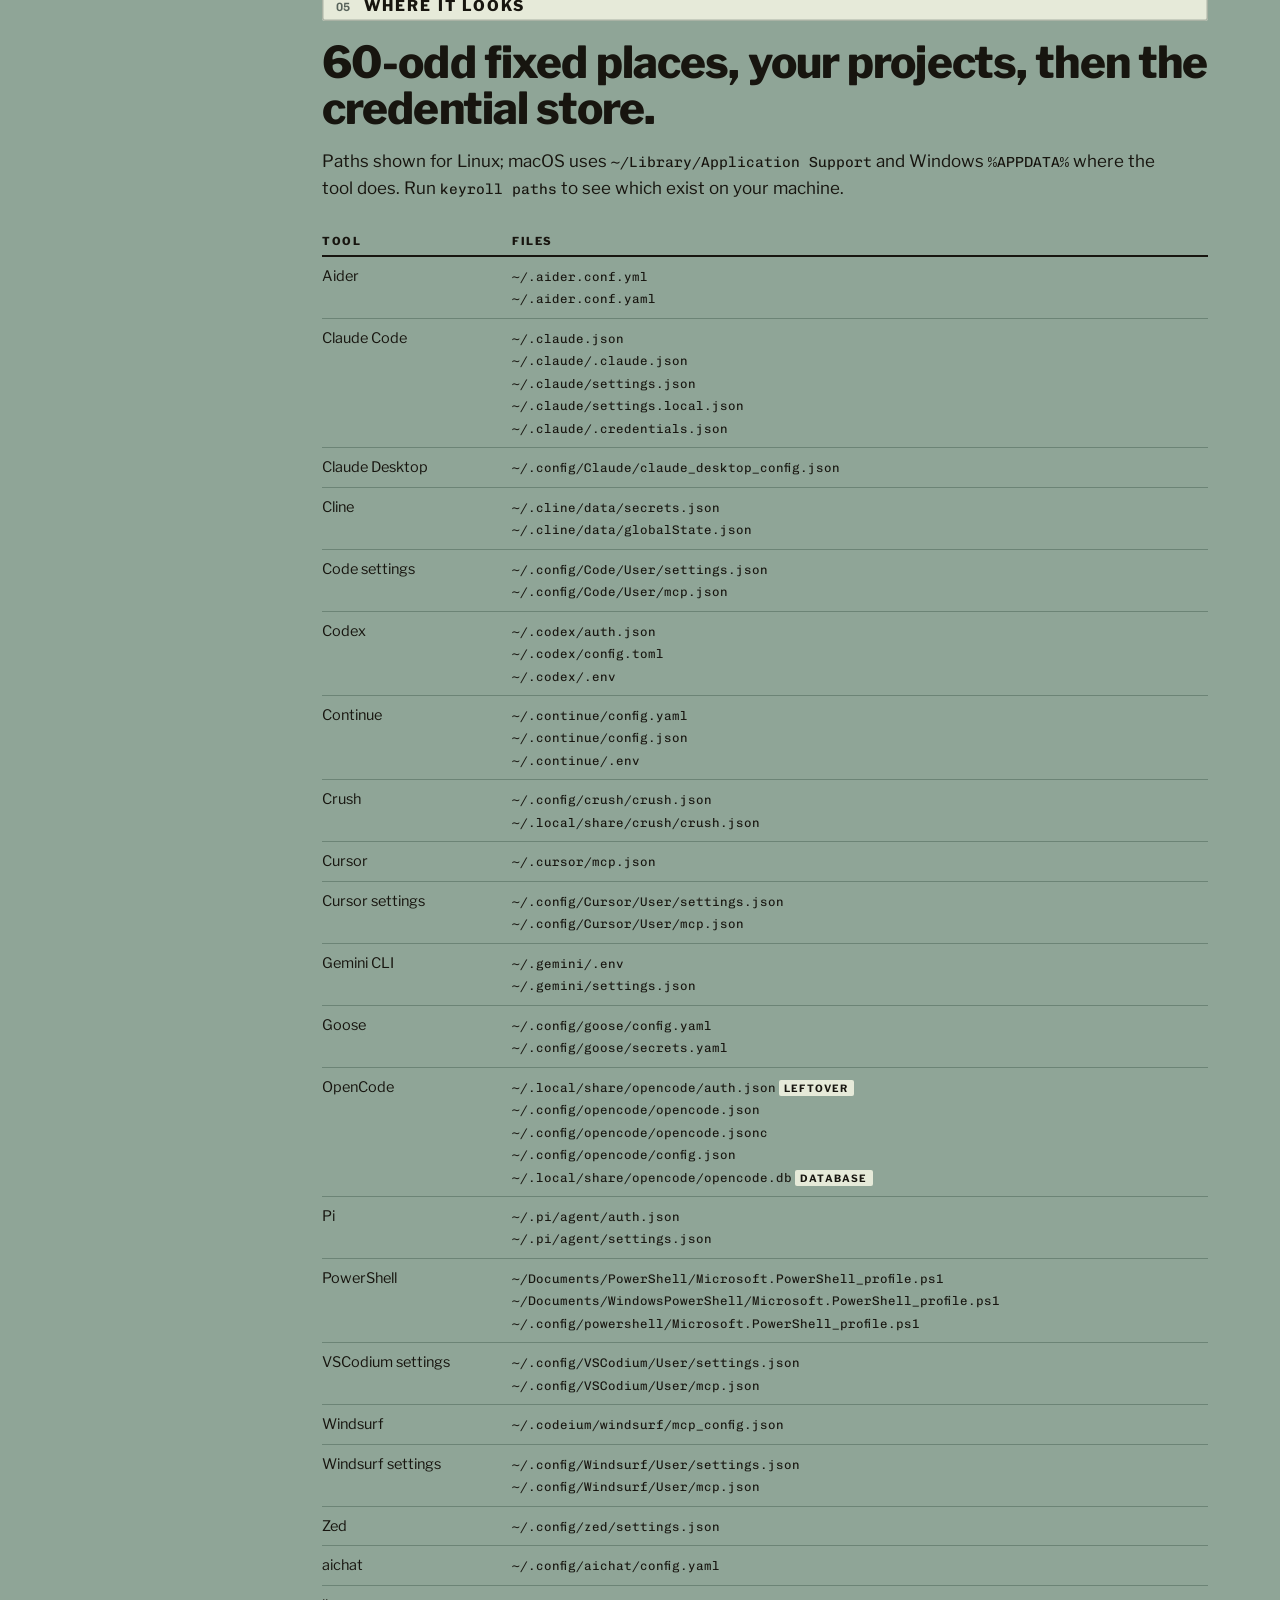
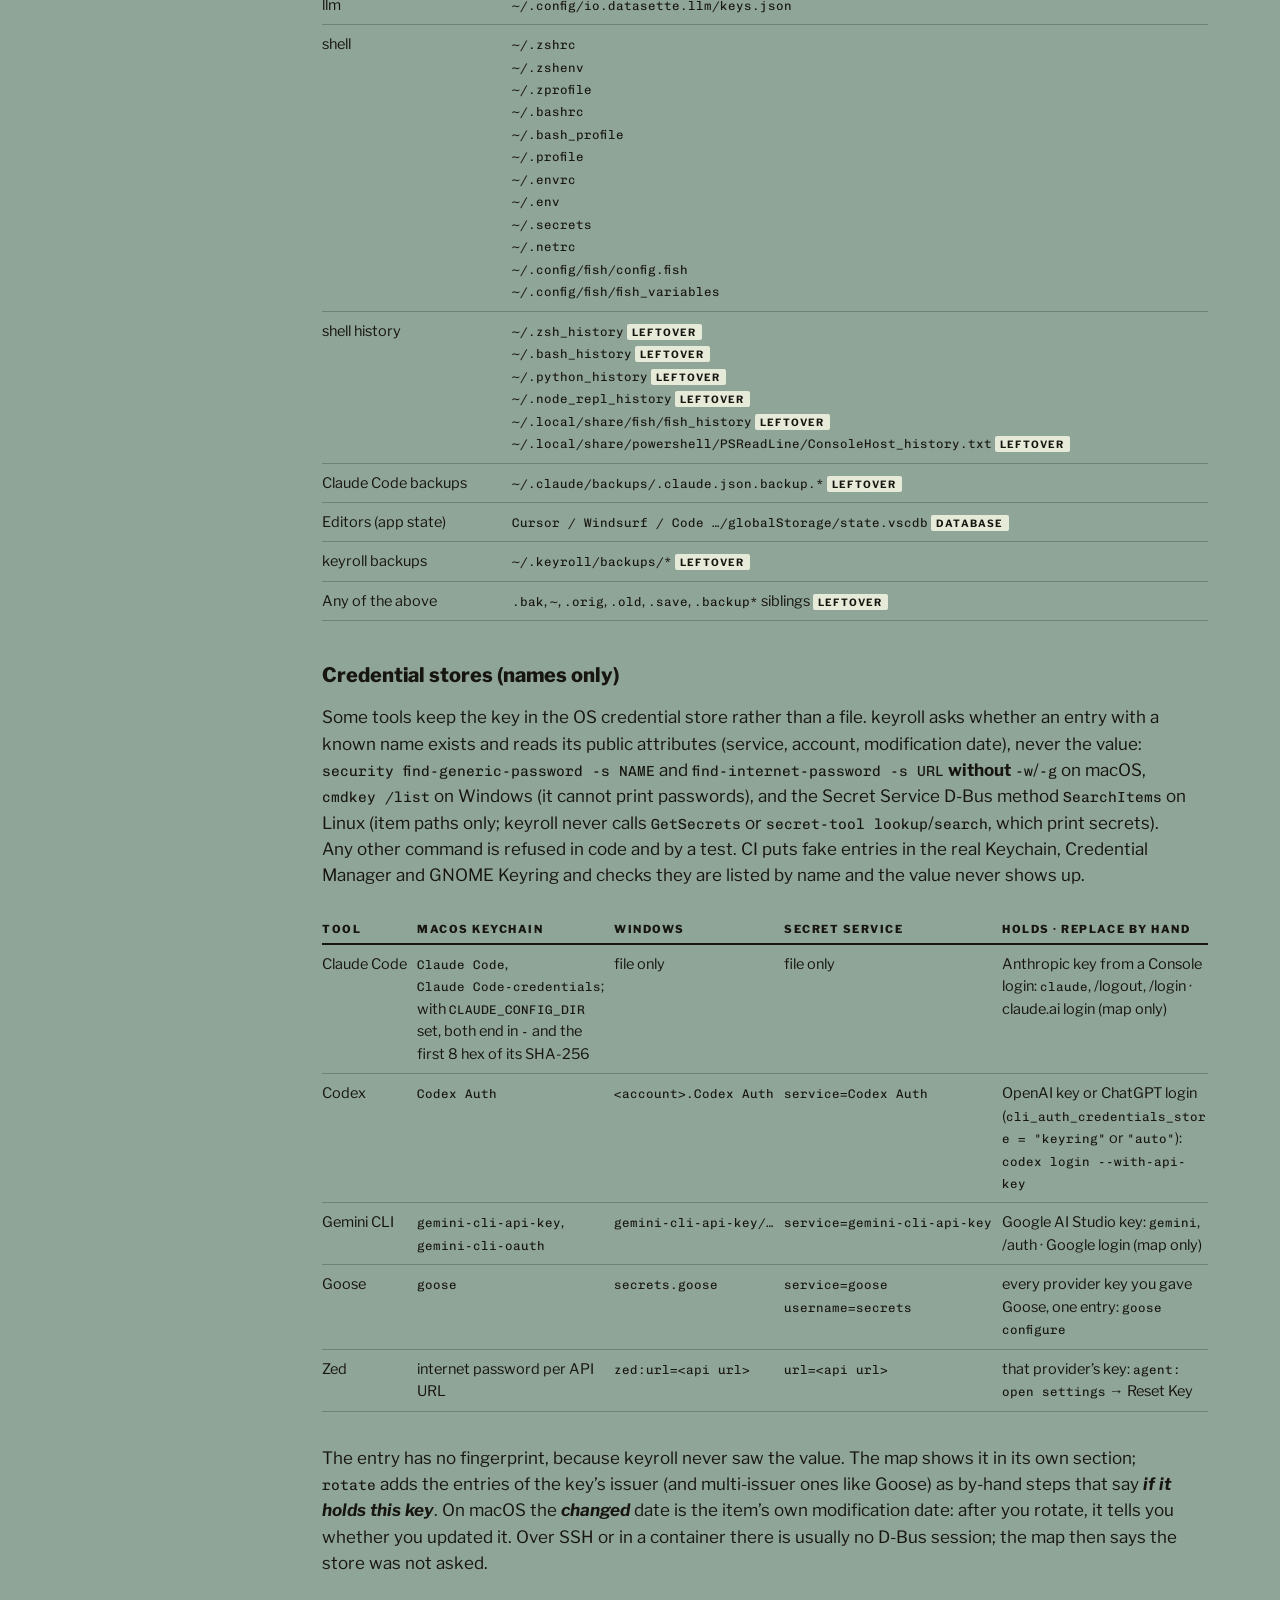
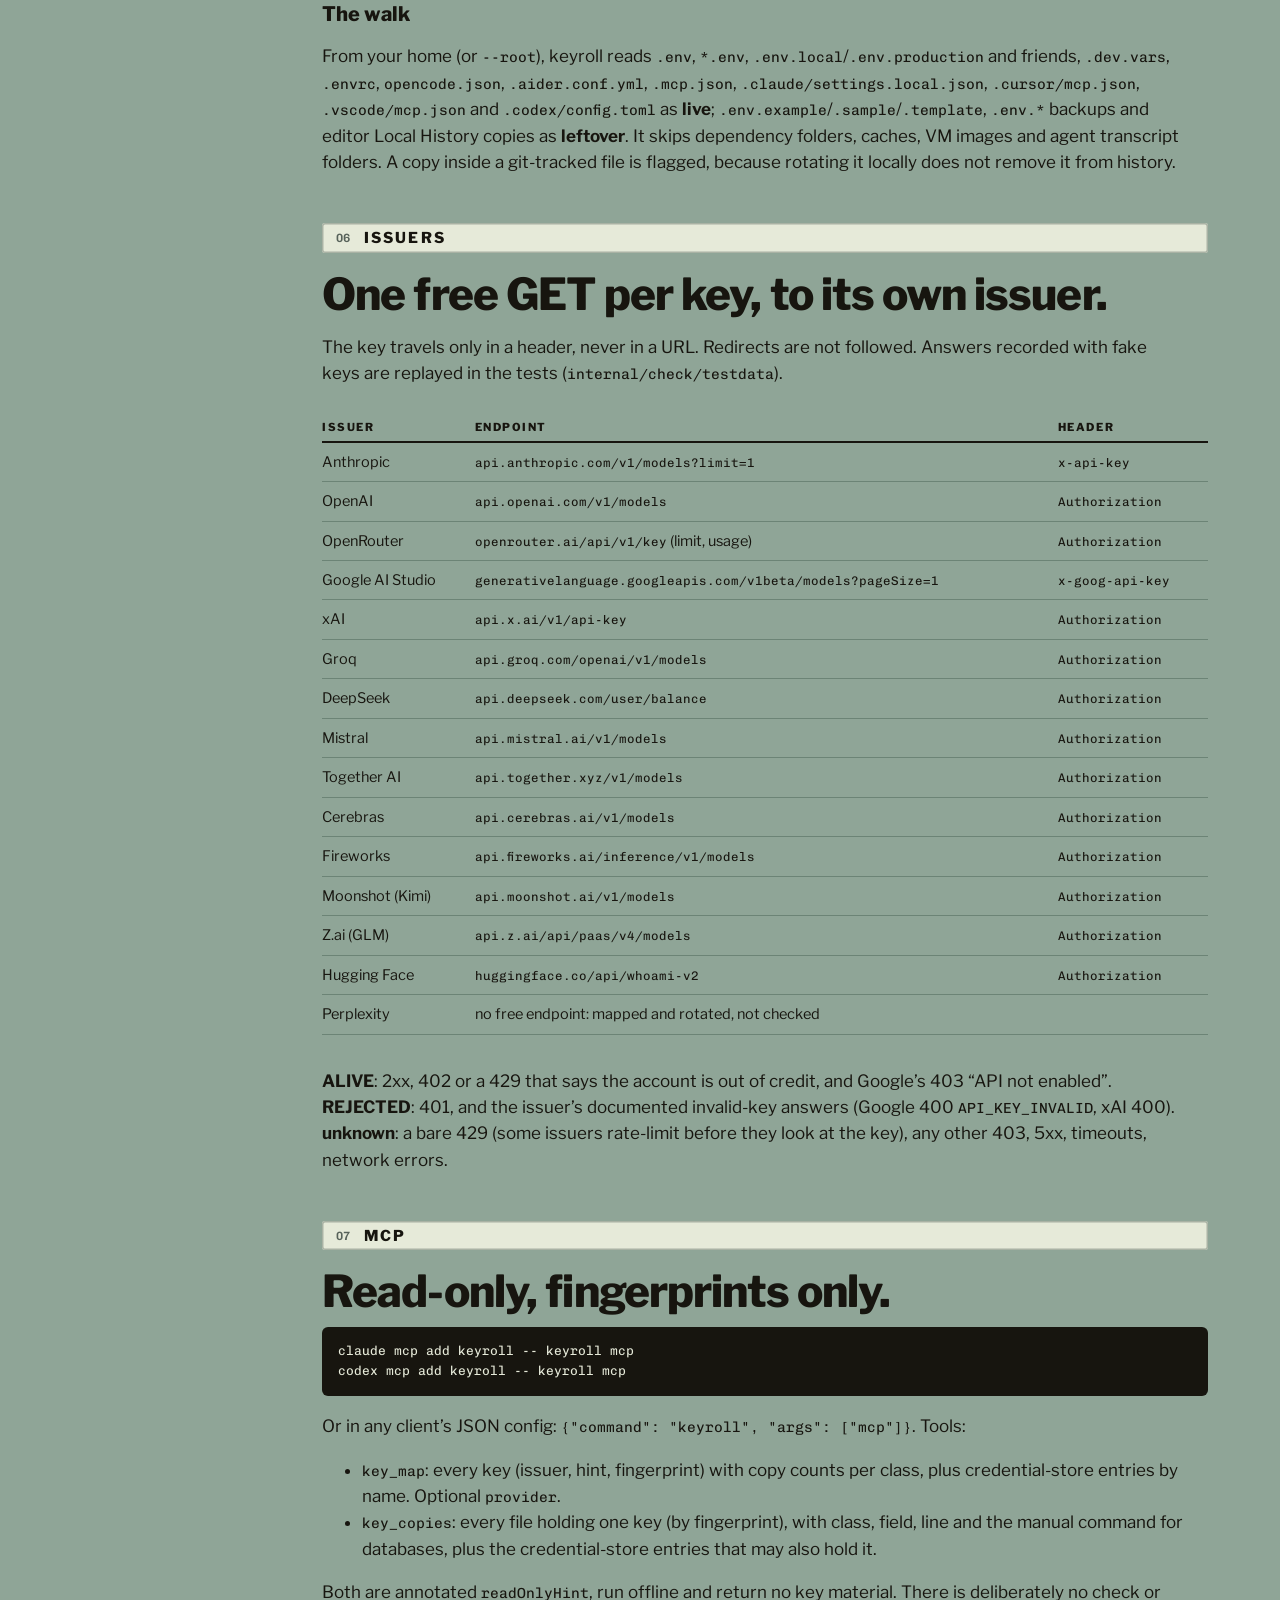
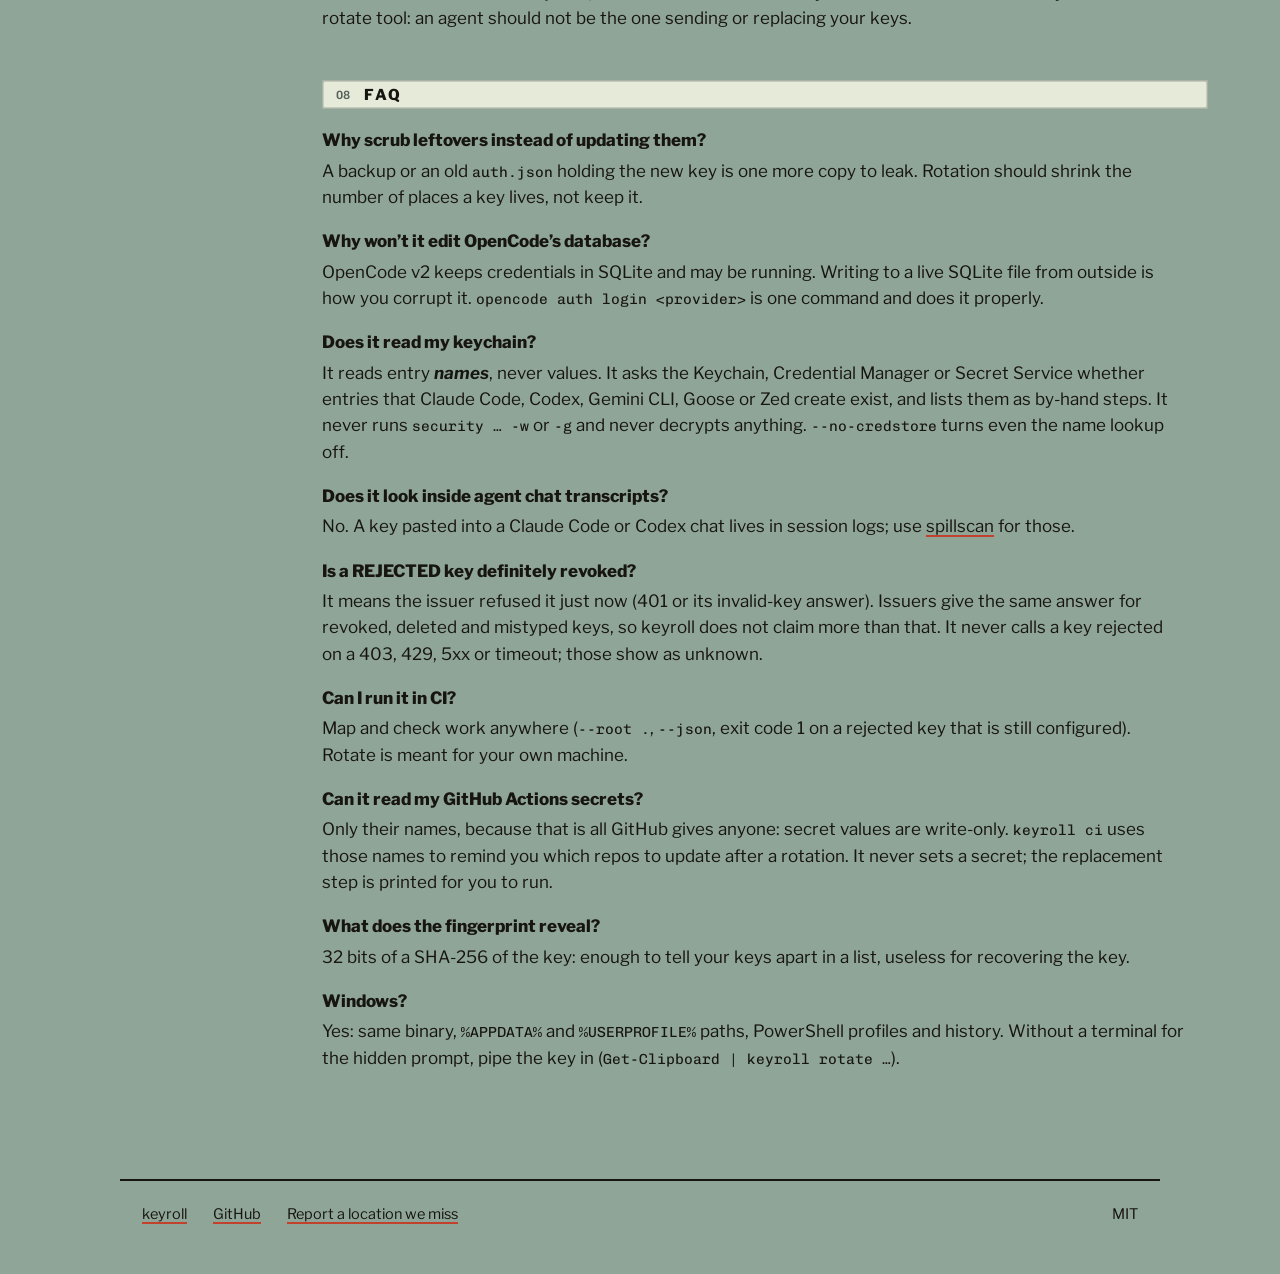
==== commit 7afff341: "keyroll ci: list GitHub Actions secret names that look like provider keys - keyroll ci [--repo R]..." ====
--- a/site/docs/index.html
+++ b/site/docs/index.html
@@ -4,7 +4,7 @@
 <meta charset="utf-8">
 <meta name="viewport" content="width=device-width, initial-scale=1">
 <title>keyroll docs · install, usage, reference, FAQ</title>
-<meta name="description" content="keyroll documentation: install, map / check / rotate, flags and environment, JSON output, every location it reads, issuer endpoints, exit codes, MCP, FAQ.">
+<meta name="description" content="keyroll documentation: install, map / check / rotate, GitHub Actions secret names, flags and environment, JSON output, every location it reads, issuer endpoints, exit codes, MCP, FAQ.">
 <link rel="canonical" href="https://blackman99.github.io/keyroll/docs/">
 <link rel="icon" href="../favicon.svg" type="image/svg+xml">
 <link rel="icon" href="../logo-512.png" type="image/png" sizes="512x512">
@@ -13,14 +13,14 @@
 <meta property="og:site_name" content="keyroll">
 <meta property="og:url" content="https://blackman99.github.io/keyroll/docs/">
 <meta property="og:title" content="keyroll docs">
-<meta property="og:description" content="Install, map / check / rotate, flags, JSON output, every location keyroll reads, issuer endpoints, exit codes, MCP and FAQ.">
+<meta property="og:description" content="Install, map / check / rotate, CI secret names, flags, JSON output, every location keyroll reads, issuer endpoints, exit codes, MCP and FAQ.">
 <meta property="og:image" content="https://blackman99.github.io/keyroll/og.png">
 <meta property="og:image:width" content="1200">
 <meta property="og:image:height" content="630">
 <meta property="og:image:alt" content="A cord switchboard: one red Anthropic key patched into nine jacks labelled with the files that hold a copy of it.">
 <meta name="twitter:card" content="summary_large_image">
 <meta name="twitter:title" content="keyroll docs">
-<meta name="twitter:description" content="Install, map / check / rotate, flags, JSON output, locations, issuer endpoints, exit codes, MCP, FAQ.">
+<meta name="twitter:description" content="Install, map / check / rotate, CI secret names, flags, JSON output, locations, issuer endpoints, exit codes, MCP, FAQ.">
 <meta name="twitter:image" content="https://blackman99.github.io/keyroll/og.png">
 <link rel="preload" href="../fonts/libre-franklin.woff2" as="font" type="font/woff2" crossorigin>
 <link rel="stylesheet" href="../style.css">
@@ -74,7 +74,7 @@
 
 <section id="usage">
   <div class="strip"><span class="no">02</span><h2>Usage</h2></div>
-  <h2 class="big">Map, check, rotate.</h2>
+  <h2 class="big">Map, check, rotate, and CI.</h2>
   <h3>keyroll <span class="mono">(map)</span></h3>
   <p>Offline. Lists every key it finds, grouped by key, with each copy’s file, line, field name and class. Nothing is sent anywhere and no key is ever printed: you see <code>sk-ant-…M1AA</code> and the fingerprint <code>#38bb1575</code> (first 8 hex characters of the key’s SHA-256).</p>
   <div class="term">$ keyroll
@@ -103,15 +103,47 @@
   <p>Give the fingerprint (or its first 4+ characters, or the last 4 of the key). keyroll asks for the new key with echo off, or reads it from stdin if piped:</p>
   <div class="term">pbpaste | keyroll rotate 38bb1575          # macOS
 wl-paste | keyroll rotate 38bb1575         # Wayland
-keyroll rotate 38bb1575 --dry-run          # show the plan, change nothing</div>
+keyroll rotate 38bb1575 --dry-run          # show the plan, change nothing
+keyroll rotate 38bb1575 --ci you/agent-bot # also list that repo's Actions secrets</div>
   <ol>
     <li>The new key is cleaned of quotes and whitespace and refused if it is the same key, a login token, or another issuer’s key.</li>
     <li>Unless <code>--offline</code>, keyroll asks the issuer whether the new key works, and refuses one it rejects.</li>
-    <li>It prints the plan: <b>write</b> for live copies, <b>scrub</b> for leftovers (the old key becomes <code>[revoked-by-keyroll:38bb1575]</code> and the new key is not added), <b>by hand</b> for databases, then the <b>credential-store</b> entries of the same issuer that may hold the key (listed by name; keyroll cannot see whether they do). It asks once (or <code>--yes</code>).</li>
+    <li>It prints the plan: <b>write</b> for live copies, <b>scrub</b> for leftovers (the old key becomes <code>[revoked-by-keyroll:38bb1575]</code> and the new key is not added), <b>by hand</b> for databases, then the <b>credential-store</b> entries of the same issuer that may hold the key (listed by name; keyroll cannot see whether they do), and with <code>--ci owner/name</code> the <a href="#ci">GitHub Actions secrets</a> whose names point at that issuer. It asks once (or <code>--yes</code>).</li>
     <li>Each file: originals copied to <code>~/.keyroll/backups/&lt;time&gt;-&lt;fp&gt;/</code>, the old key’s bytes replaced, written to a temp file in the same folder with the original mode, fsynced, renamed over. Symlinks are written through to their target. A file that changed during the rotation is left untouched.</li>
-    <li>keyroll scans again and prints how many places still hold the old key, then the by-hand steps (databases, credential-store entries), the issuer’s revoke page and its spend-limit page.</li>
+    <li>keyroll scans again and prints how many places still hold the old key, then the by-hand steps (databases, credential-store entries, CI secrets), the issuer’s revoke page and its spend-limit page.</li>
     <li>The last line of every rotation asks the issuer about the <b>old</b> key: <b>REFUSES</b> means it is revoked; <b>ACCEPTS</b> means it is not, and copies keyroll cannot see (a hosted console, CI secrets, another machine) can still spend on it.</li>
   </ol>
+
+  <h3 id="ci">keyroll ci</h3>
+  <p>Lists the GitHub Actions secrets whose <em>names</em> look like AI provider keys, through the <a href="https://cli.github.com">GitHub CLI</a> you are logged in with: repository, environment and organization secrets. GitHub never returns a secret’s value, so keyroll never sees one; it only runs <code>gh secret list</code>, <code>gh repo list</code>/<code>view</code> and GET requests through <code>gh api</code>, and refuses anything else.</p>
+  <div class="term">keyroll ci                              # the GitHub repo of this folder
+keyroll ci --repo octo-demo/agent-bot   # repeatable; owner/name or a github.com URL
+keyroll ci --owner acme-labs            # every repo of a user or organization
+keyroll ci --all --json                 # every repo of your gh account</div>
+  <div class="term">keyroll ci  7 of 11 secret names in 2 repos look like AI provider keys · names only, GitHub never returns values
+
+  octo-demo/agent-bot
+      repository     ANTHROPIC_API_KEY        Anthropic API key · updated 2026-10-03
+                     → gh secret set ANTHROPIC_API_KEY --repo octo-demo/agent-bot
+      env production OPENROUTER_API_KEY       OpenRouter API key · updated 2026-10-12
+                     → gh secret set OPENROUTER_API_KEY --env production --repo octo-demo/agent-bot
+  …
+  acme-labs organization secrets, usable by acme-labs/web
+      org acme-labs  PROD_ANTHROPIC_KEY
+                     probably Anthropic API key (the name mentions ANTHROPIC) · updated 2026-09-28
+                     → an org admin updates it at
+                       https://github.com/organizations/acme-labs/settings/secrets/actions
+
+  next  keyroll rotate 38bb1575 --ci octo-demo/agent-bot --ci acme-labs/web
+        rotating your Anthropic key lists these 2 secrets as by-hand steps</div>
+  <ul>
+    <li>Names are matched against the variables each issuer documents (<code>ANTHROPIC_API_KEY</code>, <code>GEMINI_API_KEY</code>, <code>HF_TOKEN</code>, …), then against names that mention an issuer and end in KEY, TOKEN or SECRET, marked <em>probably</em>.</li>
+    <li><code>CLAUDE_CODE_OAUTH_TOKEN</code> is a Claude Code login token (<code>claude setup-token</code>), not an API key: listed, never added to an API key’s rotation.</li>
+    <li>A secret has no fingerprint, so keyroll cannot tell which key it holds. The <b>next</b> lines pair each issuer with your local key of that issuer, and <code>rotate --ci</code> adds the secrets as by-hand steps that say <em>if it holds this key</em>.</li>
+    <li>Organization secrets get the settings page instead of <code>gh secret set --org</code>, which would reset which repositories can use the secret.</li>
+    <li>Needs read access to the repos (collaborator, or a token with the <em>Secrets: read</em> permission). Actions’ own <code>GITHUB_TOKEN</code> can never list secrets. Without <code>gh</code>, logged out or with a bad token it exits <code>3</code> and prints the command that fixes it; a repo it cannot read is reported and the others are still listed.</li>
+    <li>Not covered: Dependabot and Codespaces secrets, Actions variables, other CI providers. Not exposed over MCP, which stays offline.</li>
+  </ul>
 
   <h3>keyroll paths</h3>
   <p>Every fixed location keyroll reads and whether it exists on this machine (<a href="#where">full list</a>), then the credential-store entry names it asks about on this OS.</p>
@@ -126,17 +158,23 @@
   <div class="tablewrap"><table class="ring">
     <thead><tr><th>Flag</th><th>Commands</th><th>Meaning</th></tr></thead>
     <tbody>
-      <tr><td><code>--json</code></td><td>map, check, rotate, paths</td><td>Machine-readable output. Never contains key values.</td></tr>
+      <tr><td><code>--json</code></td><td>map, check, rotate, ci, paths</td><td>Machine-readable output. Never contains key values.</td></tr>
       <tr><td><code>--root DIR</code></td><td>map, check, rotate</td><td>Walk DIR for <code>.env</code> files and project configs. Repeatable. Default: your home folder.</td></tr>
       <tr><td><code>--depth N</code></td><td>map, check, rotate</td><td>How deep the walk goes (default 6). <code>node_modules</code>, <code>.git</code>, caches, VMs and agent transcript folders are skipped.</td></tr>
       <tr><td><code>--no-walk</code></td><td>map, check, rotate</td><td>Only the fixed locations, no walk.</td></tr>
-      <tr><td><code>--provider ID</code></td><td>map, check, rotate</td><td>Only keys of one issuer: <code>anthropic</code>, <code>openai</code>, <code>openrouter</code>, <code>google</code>, <code>xai</code>, <code>groq</code>, <code>deepseek</code>, …</td></tr>
+      <tr><td><code>--provider ID</code></td><td>map, check, rotate, ci</td><td>Only keys of one issuer: <code>anthropic</code>, <code>openai</code>, <code>openrouter</code>, <code>google</code>, <code>xai</code>, <code>groq</code>, <code>deepseek</code>, …</td></tr>
       <tr><td><code>--file PATH</code></td><td>map, check, rotate</td><td>Also scan this file. Repeatable.</td></tr>
-      <tr><td><code>--timeout 10s</code></td><td>check, rotate</td><td>Per-request limit for issuer checks.</td></tr>
+      <tr><td><code>--timeout 10s</code></td><td>check, rotate, ci</td><td>Per-request limit for issuer checks; for <code>ci</code>, per <code>gh</code> call (default 20s).</td></tr>
       <tr><td><code>--dry-run</code></td><td>rotate</td><td>Print the plan, change nothing.</td></tr>
       <tr><td><code>--yes</code></td><td>rotate</td><td>Skip the confirmation (required when there is no terminal).</td></tr>
       <tr><td><code>--offline</code></td><td>rotate</td><td>Don’t check the new key with its issuer first.</td></tr>
       <tr><td><code>--no-backup</code></td><td>rotate</td><td>Don’t keep originals in <code>~/.keyroll/backups</code>.</td></tr>
+      <tr><td><code>--repo OWNER/NAME</code></td><td>ci</td><td>Repo to list. Repeatable; a github.com URL works too. Default: the GitHub remote of the current folder.</td></tr>
+      <tr><td><code>--owner NAME</code></td><td>ci</td><td>Every repo of this user or organization. Repeatable.</td></tr>
+      <tr><td><code>--all</code></td><td>ci</td><td>Every repo of the account <code>gh</code> is logged in as.</td></tr>
+      <tr><td><code>--limit N</code></td><td>ci</td><td>Repos per owner for <code>--owner</code>/<code>--all</code> (default 200, at most 1000). The output says when an owner has more.</td></tr>
+      <tr><td><code>--archived</code></td><td>ci</td><td>Include archived repos (skipped by default).</td></tr>
+      <tr><td><code>--ci OWNER/NAME</code></td><td>rotate</td><td>Add this repo’s matching Actions secrets (and the organization secrets it can use) to the plan as by-hand steps. Repeatable.</td></tr>
       <tr><td><code>--no-credstore</code></td><td>map, rotate</td><td>Don’t ask the OS credential store (Keychain, Credential Manager, Secret Service) for entry names. <code>check</code> never asks it.</td></tr>
     </tbody>
   </table></div>
@@ -146,6 +184,7 @@
       <tr><td><code>CODEX_HOME</code>, <code>CLAUDE_CONFIG_DIR</code>, <code>LLM_USER_PATH</code>, <code>OPENCODE_DB</code>, <code>HISTFILE</code></td><td>Honoured the same way the tools themselves honour them.</td></tr>
       <tr><td><code>XDG_CONFIG_HOME</code>, <code>XDG_DATA_HOME</code>, <code>APPDATA</code></td><td>Where config and data folders are on Linux and Windows.</td></tr>
       <tr><td><code>DBUS_SESSION_BUS_ADDRESS</code>, <code>XDG_RUNTIME_DIR</code></td><td>Linux: the Secret Service is asked only when there is a D-Bus session.</td></tr>
+      <tr><td><code>GH_TOKEN</code>, <code>GH_HOST</code></td><td>Read by <code>gh</code> itself for <code>keyroll ci</code>; keyroll never reads or passes the token.</td></tr>
       <tr><td><code>NO_COLOR</code>, <code>FORCE_COLOR</code>, <code>COLUMNS</code></td><td>Output colour and width. Colour is on only for a terminal.</td></tr>
     </tbody>
   </table></div>
@@ -159,8 +198,8 @@
     <tbody>
       <tr><td><code>0</code></td><td>OK.</td></tr>
       <tr><td><code>1</code></td><td>Action needed: <code>check</code> found a rejected key that something still uses, or a <code>rotate</code> step failed.</td></tr>
-      <tr><td><code>2</code></td><td>Usage error (unknown flag or command, no such key, refused new key).</td></tr>
-      <tr><td><code>3</code></td><td>Runtime error.</td></tr>
+      <tr><td><code>2</code></td><td>Usage error (unknown flag or command, no such key, refused new key, <code>ci</code> outside a GitHub repo without <code>--repo</code>).</td></tr>
+      <tr><td><code>3</code></td><td>Runtime error (for <code>ci</code>: <code>gh</code> missing, logged out or refused, or no repo could be read).</td></tr>
     </tbody>
   </table></div>
   <h3>JSON (<code>keyroll --json</code>)</h3>
@@ -188,6 +227,7 @@
 }</div>
   <p><code>credential_store</code> is left out with <code>--no-credstore</code>; when the store could not be asked it carries <code>skipped</code> with the reason. <code>holds</code> is <code>api key</code>, <code>api keys</code> (several issuers in one entry), <code>api key or login</code> or <code>login</code>. <code>rotate --dry-run --json</code> puts the entries that may hold the key under the plan’s <code>credential_store</code>. No entry ever carries a value.</p>
   <p><code>check --json</code> adds a result per key: <code>state</code>, <code>http</code>, <code>detail</code>, <code>endpoint</code>, <code>ms</code>, and <code>limit_usd</code> / <code>usage_usd</code> / <code>no_cap</code> where the issuer reports them. Every JSON output is tested to contain no 8-character run of any key.</p>
+  <p><code>ci --json</code> returns <code>login</code>, <code>repos</code> (<code>name</code>, <code>secret_names</code>, <code>environments</code>, <code>error</code>) and <code>secrets</code>: <code>name</code>, <code>scope</code> (<code>repository</code>, <code>environment</code>, <code>organization</code>), <code>repo</code> / <code>environment</code> / <code>org</code>, <code>updated</code>, <code>provider</code>, <code>kind</code>, <code>match</code> and <code>manual</code>. <code>rotate --dry-run --json --ci …</code> puts them under the plan’s <code>ci_secrets</code>. Names and dates only.</p>
   <h3>How keys are recognised</h3>
   <ul>
     <li>By issuer prefix where one exists: <code>sk-ant-api03-</code>, <code>sk-ant-admin01-</code>, <code>sk-or-v1-</code>, <code>sk-proj-</code>, <code>sk-svcacct-</code>, <code>AIza</code>, <code>gsk_</code>, <code>xai-</code>, <code>hf_</code>, <code>csk-</code>, <code>fw_</code>, <code>pplx-</code>.</li>
@@ -307,6 +347,8 @@
     <dd>It means the issuer refused it just now (401 or its invalid-key answer). Issuers give the same answer for revoked, deleted and mistyped keys, so keyroll does not claim more than that. It never calls a key rejected on a 403, 429, 5xx or timeout; those show as unknown.</dd>
     <dt>Can I run it in CI?</dt>
     <dd>Map and check work anywhere (<code>--root .</code>, <code>--json</code>, exit code 1 on a rejected key that is still configured). Rotate is meant for your own machine.</dd>
+    <dt>Can it read my GitHub Actions secrets?</dt>
+    <dd>Only their names, because that is all GitHub gives anyone: secret values are write-only. <code>keyroll ci</code> uses those names to remind you which repos to update after a rotation. It never sets a secret; the replacement step is printed for you to run.</dd>
     <dt>What does the fingerprint reveal?</dt>
     <dd>32 bits of a SHA-256 of the key: enough to tell your keys apart in a list, useless for recovering the key.</dd>
     <dt>Windows?</dt>
